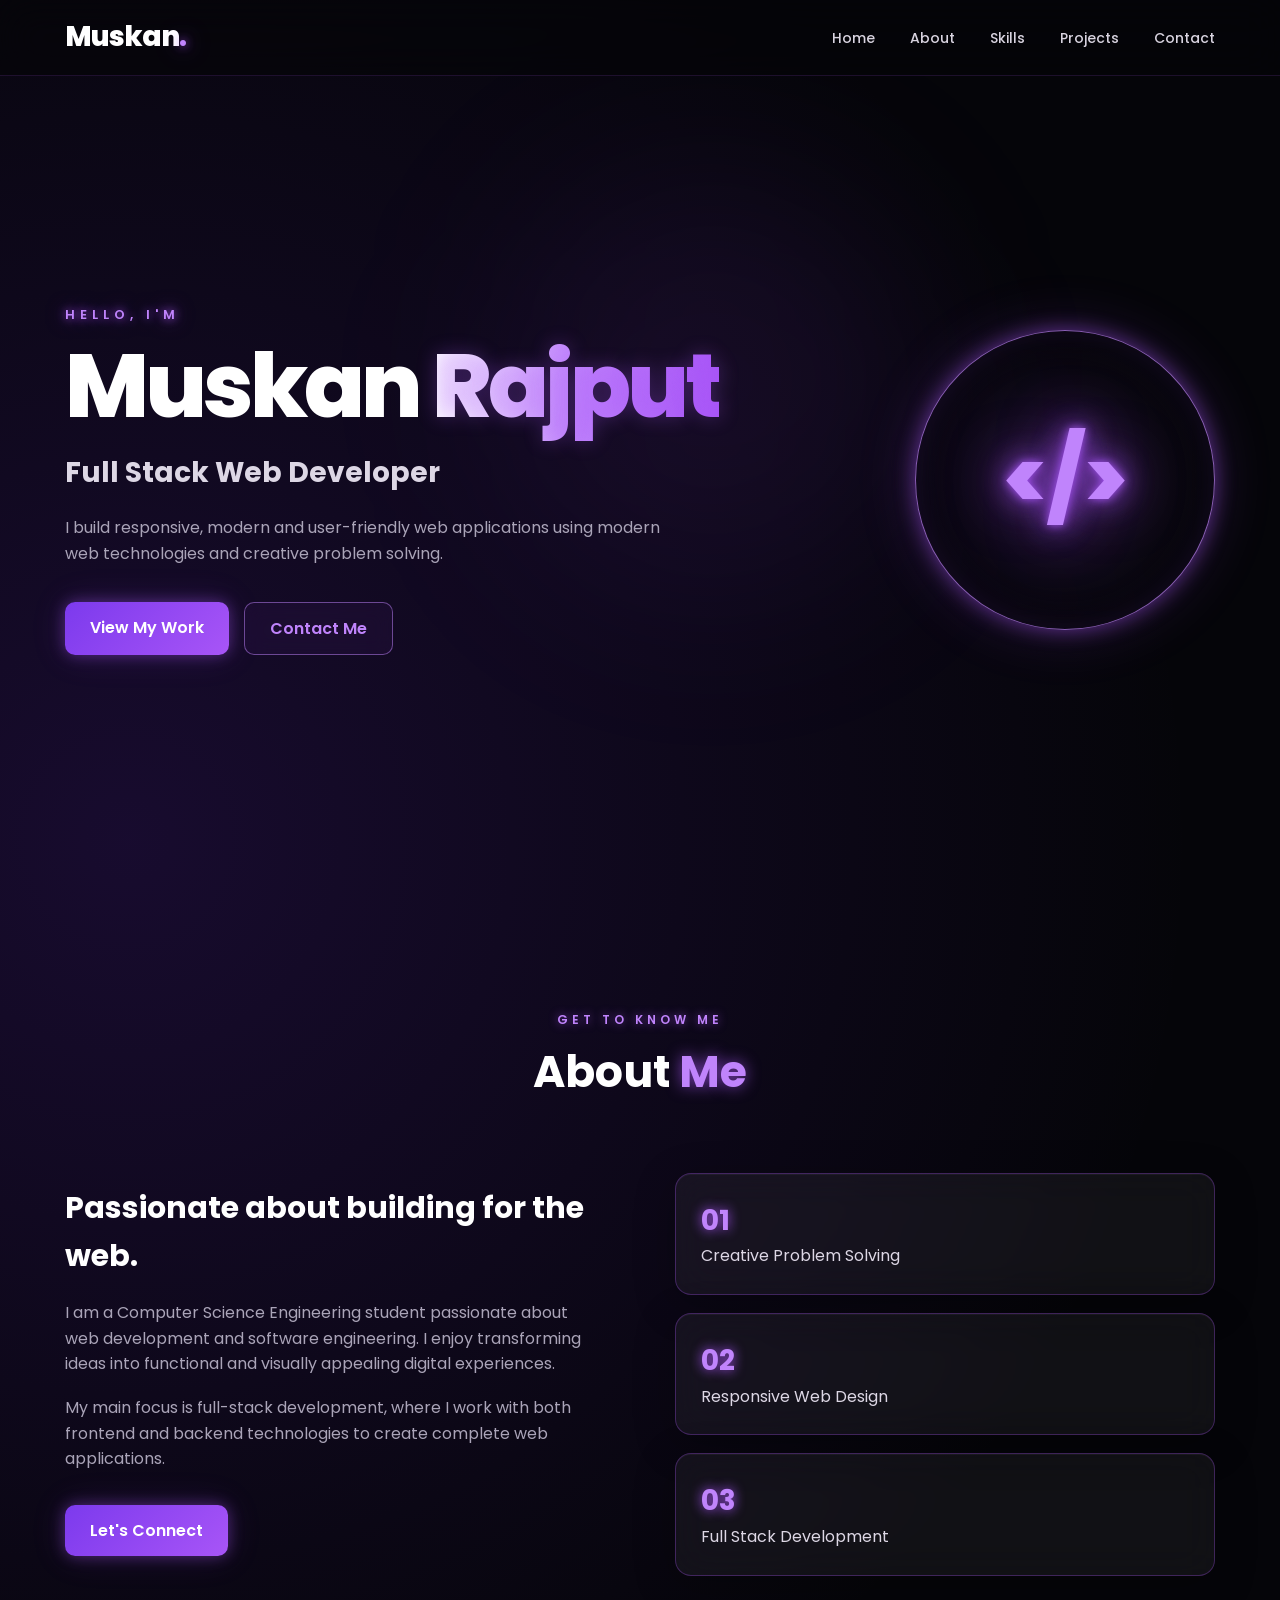
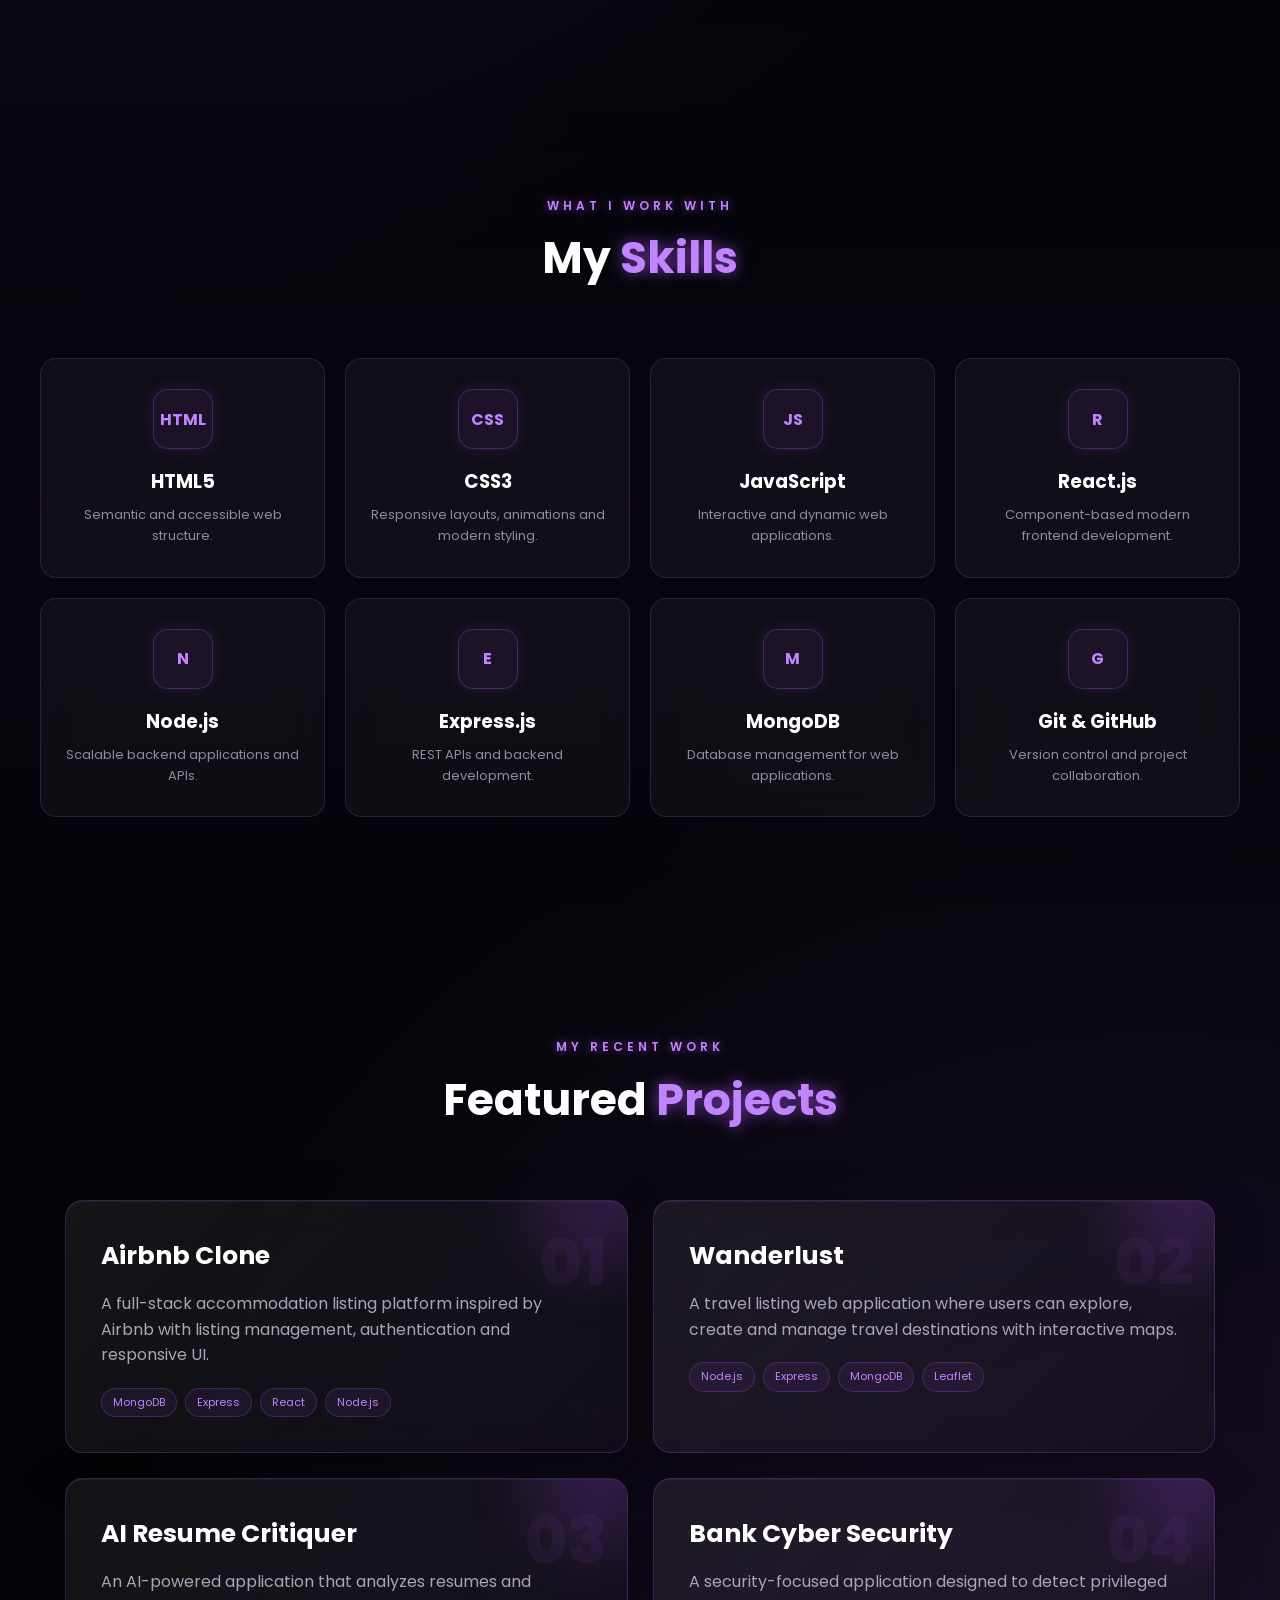
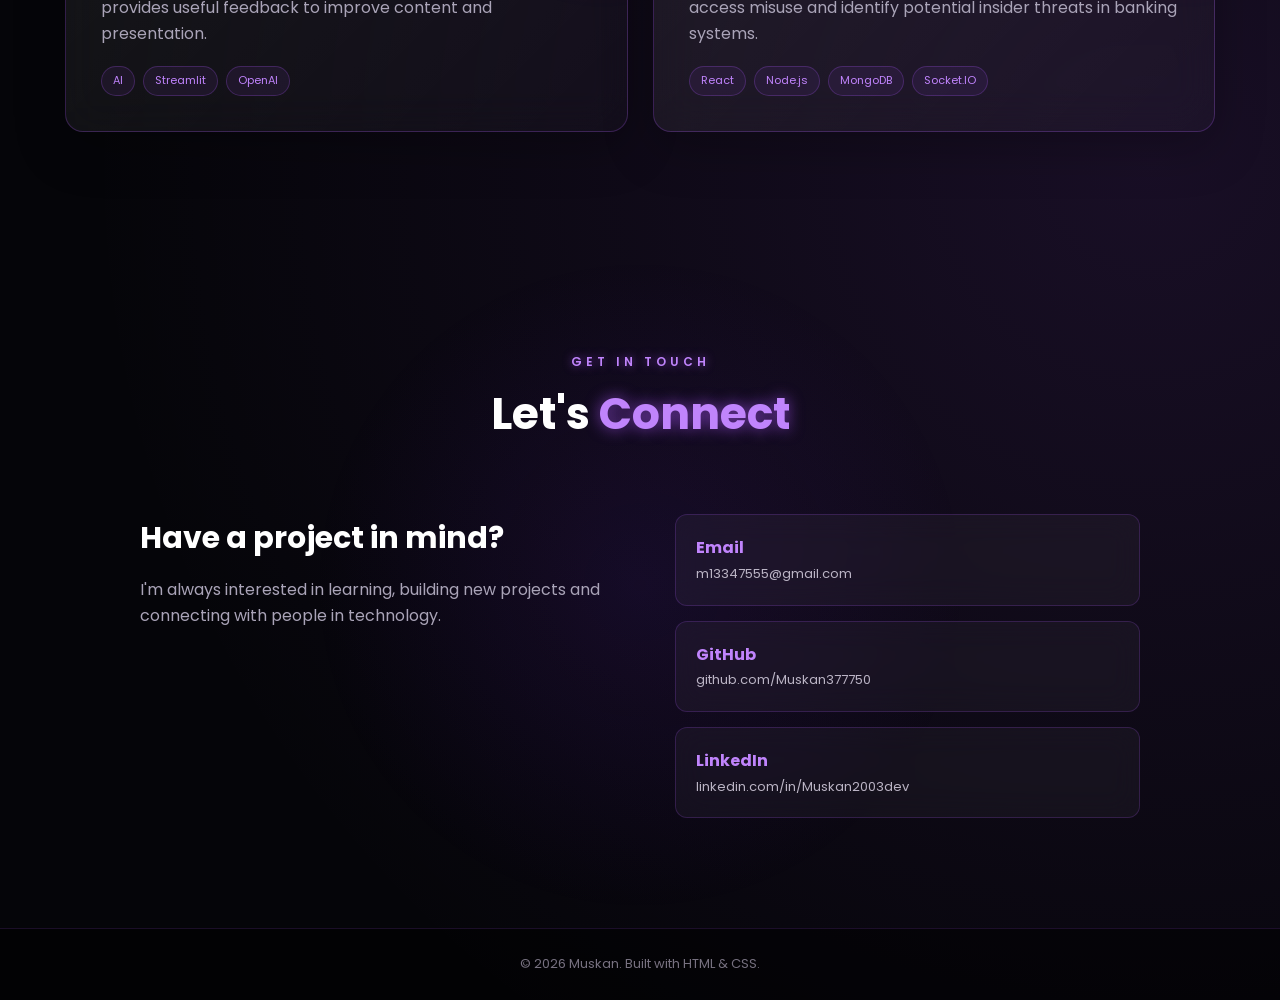
==== Level_1/PortFolio/index.html @ 2f00705c "Added readme file" ====
<!DOCTYPE html>
<html lang="en">
<head>
    <meta charset="UTF-8">
    <meta name="viewport" content="width=device-width, initial-scale=1.0">

    <title>Muskan | Full Stack Developer</title>

    <!-- Google Font -->
    <link rel="preconnect" href="https://fonts.googleapis.com">
    <link rel="preconnect" href="https://fonts.gstatic.com" crossorigin>
    <link href="https://fonts.googleapis.com/css2?family=Poppins:wght@300;400;500;600;700;800&display=swap" rel="stylesheet">

    <!-- CSS -->
    <link rel="stylesheet" href="style.css">
</head>

<body>

    <!-- ================= NAVBAR ================= -->

    <header>
        <nav class="navbar">

            <div class="logo">
                Muskan<span>.</span>
            </div>

            <ul class="nav-links">
                <li><a href="#home">Home</a></li>
                <li><a href="#about">About</a></li>
                <li><a href="#skills">Skills</a></li>
                <li><a href="#projects">Projects</a></li>
                <li><a href="#contact">Contact</a></li>
            </ul>

        </nav>
    </header>


    <!-- ================= HERO ================= -->

    <section id="home" class="hero">

        <div class="hero-content">

            <p class="small-heading">HELLO, I'M</p>

            <h1>Muskan <span>Rajput</span></h1>

            <h2>Full Stack Web Developer</h2>

            <p class="hero-description">
                I build responsive, modern and user-friendly web applications
                using modern web technologies and creative problem solving.
            </p>

            <div class="hero-buttons">
                <a href="#projects" class="btn primary-btn">
                    View My Work
                </a>

                <a href="#contact" class="btn secondary-btn">
                    Contact Me
                </a>
            </div>

        </div>

        <div class="hero-image">
            <div class="circle">
                <span>&lt;/&gt;</span>
            </div>
        </div>

    </section>


    <!-- ================= ABOUT ================= -->

    <section id="about" class="section">

        <div class="section-title">
            <p>GET TO KNOW ME</p>
            <h2>About <span>Me</span></h2>
        </div>

        <div class="about-container">

            <div class="about-text">

                <h3>Passionate about building for the web.</h3>

                <p>
                    I am a Computer Science Engineering student passionate
                    about web development and software engineering. I enjoy
                    transforming ideas into functional and visually appealing
                    digital experiences.
                </p>

                <p>
                    My main focus is full-stack development, where I work with
                    both frontend and backend technologies to create complete
                    web applications.
                </p>

                <a href="#contact" class="btn primary-btn">
                    Let's Connect
                </a>

            </div>

            <div class="about-card">

                <div class="info-box">
                    <h4>01</h4>
                    <p>Creative Problem Solving</p>
                </div>

                <div class="info-box">
                    <h4>02</h4>
                    <p>Responsive Web Design</p>
                </div>

                <div class="info-box">
                    <h4>03</h4>
                    <p>Full Stack Development</p>
                </div>

            </div>

        </div>

    </section>


    <!-- ================= SKILLS ================= -->

    <section id="skills" class="section skills-section">

        <div class="section-title">
            <p>WHAT I WORK WITH</p>
            <h2>My <span>Skills</span></h2>
        </div>

        <div class="skills-container">

            <div class="skill-card">
                <div class="skill-icon">HTML</div>
                <h3>HTML5</h3>
                <p>Semantic and accessible web structure.</p>
            </div>

            <div class="skill-card">
                <div class="skill-icon">CSS</div>
                <h3>CSS3</h3>
                <p>Responsive layouts, animations and modern styling.</p>
            </div>

            <div class="skill-card">
                <div class="skill-icon">JS</div>
                <h3>JavaScript</h3>
                <p>Interactive and dynamic web applications.</p>
            </div>

            <div class="skill-card">
                <div class="skill-icon">R</div>
                <h3>React.js</h3>
                <p>Component-based modern frontend development.</p>
            </div>

            <div class="skill-card">
                <div class="skill-icon">N</div>
                <h3>Node.js</h3>
                <p>Scalable backend applications and APIs.</p>
            </div>

            <div class="skill-card">
                <div class="skill-icon">E</div>
                <h3>Express.js</h3>
                <p>REST APIs and backend development.</p>
            </div>

            <div class="skill-card">
                <div class="skill-icon">M</div>
                <h3>MongoDB</h3>
                <p>Database management for web applications.</p>
            </div>

            <div class="skill-card">
                <div class="skill-icon">G</div>
                <h3>Git & GitHub</h3>
                <p>Version control and project collaboration.</p>
            </div>

        </div>

    </section>


    <!-- ================= PROJECTS ================= -->

    <section id="projects" class="section">

        <div class="section-title">
            <p>MY RECENT WORK</p>
            <h2>Featured <span>Projects</span></h2>
        </div>

        <div class="projects-container">

            <!-- Project 1 -->

            <div class="project-card">

                <div class="project-number">01</div>

                <div class="project-content">

                    <h3>Airbnb Clone</h3>

                    <p>
                        A full-stack accommodation listing platform inspired
                        by Airbnb with listing management, authentication
                        and responsive UI.
                    </p>

                    <div class="project-tags">
                        <span>MongoDB</span>
                        <span>Express</span>
                        <span>React</span>
                        <span>Node.js</span>
                    </div>

                </div>

            </div>


            <!-- Project 2 -->

            <div class="project-card">

                <div class="project-number">02</div>

                <div class="project-content">

                    <h3>Wanderlust</h3>

                    <p>
                        A travel listing web application where users can
                        explore, create and manage travel destinations with
                        interactive maps.
                    </p>

                    <div class="project-tags">
                        <span>Node.js</span>
                        <span>Express</span>
                        <span>MongoDB</span>
                        <span>Leaflet</span>
                    </div>

                </div>

            </div>


            <!-- Project 3 -->

            <div class="project-card">

                <div class="project-number">03</div>

                <div class="project-content">

                    <h3>AI Resume Critiquer</h3>

                    <p>
                        An AI-powered application that analyzes resumes and
                        provides useful feedback to improve content and
                        presentation.
                    </p>

                    <div class="project-tags">
                        <span>AI</span>
                        <span>Streamlit</span>
                        <span>OpenAI</span>
                    </div>

                </div>

            </div>


            <!-- Project 4 -->

            <div class="project-card">

                <div class="project-number">04</div>

                <div class="project-content">

                    <h3>Bank Cyber Security</h3>

                    <p>
                        A security-focused application designed to detect
                        privileged access misuse and identify potential
                        insider threats in banking systems.
                    </p>

                    <div class="project-tags">
                        <span>React</span>
                        <span>Node.js</span>
                        <span>MongoDB</span>
                        <span>Socket.IO</span>
                    </div>

                </div>

            </div>

        </div>

    </section>


    <!-- ================= CONTACT ================= -->

    <section id="contact" class="section contact-section">

        <div class="section-title">
            <p>GET IN TOUCH</p>
            <h2>Let's <span>Connect</span></h2>
        </div>

        <div class="contact-container">

            <div class="contact-text">

                <h3>Have a project in mind?</h3>

                <p>
                    I'm always interested in learning, building new projects
                    and connecting with people in technology.
                </p>

            </div>

            <div class="contact-info">

                <div class="contact-item">
                    <h4>Email</h4>
                    <p>m13347555@gmail.com</p>
                </div>

                <div class="contact-item">
                    <h4>GitHub</h4>
                    <p>github.com/Muskan377750</p>
                </div>

                <div class="contact-item">
                    <h4>LinkedIn</h4>
                    <p>linkedin.com/in/Muskan2003dev</p>
                </div>

            </div>

        </div>

    </section>


    <!-- ================= FOOTER ================= -->

    <footer>

        <p>
            © 2026 Muskan. Built with HTML & CSS.
        </p>

    </footer>

</body>
</html>
---- Level_1/PortFolio/style.css ----
/* =========================================
   RESET & GLOBAL
========================================= */

* {
    margin: 0;
    padding: 0;
    box-sizing: border-box;
    scroll-behavior: smooth;
}

:root {
    --black: #050509;
    --dark: #0b0712;
    --purple: #a855f7;
    --purple-light: #c084fc;
    --purple-dark: #6d28d9;
    --text: #ffffff;
    --muted: #aaa4b8;
    --glass: rgba(255, 255, 255, 0.05);
    --border: rgba(168, 85, 247, 0.3);
}

body {
    font-family: "Poppins", sans-serif;
    background:
        radial-gradient(
            circle at 10% 20%,
            rgba(109, 40, 217, 0.18),
            transparent 30%
        ),
        radial-gradient(
            circle at 90% 80%,
            rgba(168, 85, 247, 0.12),
            transparent 30%
        ),
        var(--black);

    color: var(--text);
    line-height: 1.6;
    overflow-x: hidden;
}

body::before {
    content: "";
    position: fixed;
    width: 400px;
    height: 400px;
    top: 20%;
    left: 40%;

    background: rgba(168, 85, 247, 0.08);

    filter: blur(100px);
    border-radius: 50%;

    pointer-events: none;
    z-index: -1;
}

a {
    text-decoration: none;
    color: inherit;
}

section {
    scroll-margin-top: 90px;
}


/* =========================================
   NAVBAR
========================================= */

header {
    position: fixed;
    top: 0;
    left: 0;

    width: 100%;

    z-index: 1000;

    background: rgba(5, 5, 9, 0.65);

    backdrop-filter: blur(20px);
    -webkit-backdrop-filter: blur(20px);

    border-bottom: 1px solid rgba(168, 85, 247, 0.15);
}

.navbar {
    max-width: 1200px;
    height: 75px;

    margin: auto;
    padding: 0 25px;

    display: flex;
    align-items: center;
    justify-content: space-between;
}

.logo {
    font-size: 28px;
    font-weight: 800;

    letter-spacing: -1px;
}

.logo span {
    color: var(--purple-light);

    text-shadow:
        0 0 10px var(--purple),
        0 0 25px var(--purple);
}

.nav-links {
    display: flex;
    gap: 35px;

    list-style: none;
}

.nav-links a {
    position: relative;

    color: #d8d3df;

    font-size: 14px;
    font-weight: 500;

    transition: 0.3s;
}

.nav-links a::after {
    content: "";

    position: absolute;

    left: 0;
    bottom: -8px;

    width: 0;
    height: 2px;

    background: var(--purple-light);

    box-shadow:
        0 0 8px var(--purple),
        0 0 15px var(--purple);

    transition: 0.3s;
}

.nav-links a:hover {
    color: #ffffff;

    text-shadow:
        0 0 10px var(--purple-light);
}

.nav-links a:hover::after {
    width: 100%;
}


/* =========================================
   HERO
========================================= */

.hero {
    min-height: 100vh;

    max-width: 1200px;
    margin: auto;

    padding: 130px 25px 70px;

    display: flex;
    align-items: center;
    justify-content: space-between;

    gap: 60px;
}

.hero-content {
    max-width: 680px;

    animation: heroIn 1s ease;
}

.small-heading {
    color: var(--purple-light);

    font-size: 13px;
    font-weight: 600;

    letter-spacing: 5px;

    margin-bottom: 15px;

    text-shadow:
        0 0 10px var(--purple),
        0 0 20px rgba(168, 85, 247, 0.6);
}

.hero h1 {
    font-size: clamp(55px, 8vw, 90px);

    line-height: 1;

    font-weight: 800;

    letter-spacing: -4px;
}

.hero h1 span {
    color: transparent;

    background: linear-gradient(
        90deg,
        #ffffff,
        #c084fc,
        #a855f7
    );

    background-clip: text;
    -webkit-background-clip: text;

    text-shadow:
        0 0 20px rgba(168, 85, 247, 0.3);
}

.hero h2 {
    margin-top: 20px;

    font-size: 28px;

    color: #ddd7e5;
}

.hero-description {
    max-width: 600px;

    margin-top: 20px;

    color: var(--muted);

    font-size: 16px;
}


/* =========================================
   BUTTONS
========================================= */

.hero-buttons {
    margin-top: 35px;

    display: flex;
    gap: 15px;
}

.btn {
    position: relative;

    display: inline-block;

    padding: 13px 25px;

    border-radius: 10px;

    font-weight: 600;

    overflow: hidden;

    transition: 0.35s;
}

.primary-btn {
    color: white;

    background: linear-gradient(
        135deg,
        #7c3aed,
        #a855f7
    );

    box-shadow:
        0 0 15px rgba(168, 85, 247, 0.4),
        0 0 35px rgba(168, 85, 247, 0.15);
}

.primary-btn:hover {
    transform: translateY(-4px) scale(1.02);

    box-shadow:
        0 0 20px rgba(168, 85, 247, 0.7),
        0 0 50px rgba(168, 85, 247, 0.35);
}

.secondary-btn {
    color: var(--purple-light);

    background: rgba(168, 85, 247, 0.05);

    border: 1px solid rgba(192, 132, 252, 0.5);

    backdrop-filter: blur(10px);
}

.secondary-btn:hover {
    color: white;

    background: rgba(168, 85, 247, 0.15);

    border-color: var(--purple-light);

    box-shadow:
        0 0 20px rgba(168, 85, 247, 0.3);
}


/* =========================================
   HERO CIRCLE
========================================= */

.hero-image {
    animation: floating 4s ease-in-out infinite;
}

.circle {
    width: 300px;
    height: 300px;

    border-radius: 50%;

    display: flex;
    align-items: center;
    justify-content: center;

    background:
        radial-gradient(
            circle,
            rgba(168, 85, 247, 0.18),
            rgba(5, 5, 9, 0.4) 65%
        );

    border: 1px solid rgba(192, 132, 252, 0.7);

    box-shadow:
        0 0 20px rgba(168, 85, 247, 0.5),
        0 0 60px rgba(168, 85, 247, 0.2),
        inset 0 0 40px rgba(168, 85, 247, 0.12);

    backdrop-filter: blur(15px);
}

.circle span {
    font-size: 85px;

    font-weight: 800;

    color: var(--purple-light);

    text-shadow:
        0 0 10px var(--purple),
        0 0 30px var(--purple),
        0 0 60px rgba(168, 85, 247, 0.7);
}


/* =========================================
   SECTIONS
========================================= */

.section {
    max-width: 1200px;

    margin: auto;

    padding: 110px 25px;
}

.section-title {
    text-align: center;

    margin-bottom: 65px;
}

.section-title p {
    color: var(--purple-light);

    font-size: 12px;

    letter-spacing: 4px;

    font-weight: 600;

    text-shadow:
        0 0 10px rgba(168, 85, 247, 0.7);
}

.section-title h2 {
    margin-top: 8px;

    font-size: 44px;

    font-weight: 700;
}

.section-title h2 span {
    color: var(--purple-light);

    text-shadow:
        0 0 15px rgba(168, 85, 247, 0.7);
}


/* =========================================
   ABOUT
========================================= */

.about-container {
    display: grid;

    grid-template-columns: 1fr 1fr;

    gap: 70px;

    align-items: center;
}

.about-text h3 {
    font-size: 30px;

    margin-bottom: 20px;
}

.about-text p {
    color: var(--muted);

    margin-bottom: 18px;
}

.about-text .btn {
    margin-top: 15px;
}

.about-card {
    display: grid;

    gap: 18px;
}

.info-box {
    padding: 25px;

    background: var(--glass);

    border: 1px solid var(--border);

    border-radius: 16px;

    backdrop-filter: blur(18px);
    -webkit-backdrop-filter: blur(18px);

    box-shadow:
        inset 0 1px 1px rgba(255, 255, 255, 0.05),
        0 10px 40px rgba(0, 0, 0, 0.25);

    transition: 0.35s;
}

.info-box:hover {
    transform: translateX(8px);

    border-color: rgba(192, 132, 252, 0.7);

    box-shadow:
        0 0 20px rgba(168, 85, 247, 0.2);
}

.info-box h4 {
    color: var(--purple-light);

    font-size: 28px;

    text-shadow:
        0 0 12px var(--purple);
}

.info-box p {
    margin: 0;

    color: #ddd7e5;
}


/* =========================================
   SKILLS
========================================= */

.skills-section {
    max-width: none;

    background:
        linear-gradient(
            180deg,
            transparent,
            rgba(109, 40, 217, 0.04),
            transparent
        );
}

.skills-container {
    max-width: 1200px;

    margin: auto;

    display: grid;

    grid-template-columns: repeat(4, 1fr);

    gap: 20px;
}

.skill-card {
    padding: 30px 20px;

    text-align: center;

    background: rgba(255, 255, 255, 0.04);

    border: 1px solid rgba(168, 85, 247, 0.2);

    border-radius: 16px;

    backdrop-filter: blur(20px);
    -webkit-backdrop-filter: blur(20px);

    transition: 0.35s;
}

.skill-card:hover {
    transform: translateY(-10px);

    border-color: var(--purple-light);

    background: rgba(168, 85, 247, 0.08);

    box-shadow:
        0 0 25px rgba(168, 85, 247, 0.2),
        inset 0 0 20px rgba(168, 85, 247, 0.05);
}

.skill-icon {
    width: 60px;
    height: 60px;

    margin: 0 auto 18px;

    display: flex;
    align-items: center;
    justify-content: center;

    border-radius: 15px;

    color: var(--purple-light);

    background: rgba(168, 85, 247, 0.08);

    border: 1px solid rgba(168, 85, 247, 0.3);

    box-shadow:
        0 0 15px rgba(168, 85, 247, 0.15);

    font-weight: 700;
}

.skill-card h3 {
    margin-bottom: 8px;
}

.skill-card p {
    color: #918b9e;

    font-size: 13px;
}


/* =========================================
   PROJECTS
========================================= */

.projects-container {
    display: grid;

    grid-template-columns: repeat(2, 1fr);

    gap: 25px;
}

.project-card {
    position: relative;

    padding: 35px;

    min-height: 250px;

    overflow: hidden;

    background:
        linear-gradient(
            135deg,
            rgba(255, 255, 255, 0.07),
            rgba(255, 255, 255, 0.025)
        );

    border: 1px solid rgba(168, 85, 247, 0.25);

    border-radius: 18px;

    backdrop-filter: blur(20px);
    -webkit-backdrop-filter: blur(20px);

    box-shadow:
        inset 0 1px 1px rgba(255, 255, 255, 0.06),
        0 15px 50px rgba(0, 0, 0, 0.25);

    transition: 0.4s;
}

.project-card::before {
    content: "";

    position: absolute;

    width: 150px;
    height: 150px;

    top: -80px;
    right: -50px;

    border-radius: 50%;

    background: rgba(168, 85, 247, 0.18);

    filter: blur(30px);
}

.project-card:hover {
    transform: translateY(-10px);

    border-color: rgba(192, 132, 252, 0.7);

    box-shadow:
        0 0 25px rgba(168, 85, 247, 0.2),
        0 20px 60px rgba(0, 0, 0, 0.4);
}

.project-number {
    position: absolute;

    top: 10px;
    right: 20px;

    font-size: 65px;

    font-weight: 800;

    color: rgba(168, 85, 247, 0.07);
}

.project-content {
    position: relative;

    z-index: 1;
}

.project-content h3 {
    font-size: 25px;

    margin-bottom: 15px;

    color: #ffffff;
}

.project-content p {
    color: var(--muted);

    margin-bottom: 20px;
}

.project-tags {
    display: flex;

    flex-wrap: wrap;

    gap: 8px;
}

.project-tags span {
    padding: 5px 11px;

    font-size: 11px;

    border-radius: 20px;

    color: var(--purple-light);

    background: rgba(168, 85, 247, 0.08);

    border: 1px solid rgba(168, 85, 247, 0.25);
}


/* =========================================
   CONTACT
========================================= */

.contact-section {
    max-width: none;

    background:
        radial-gradient(
            circle at 50% 50%,
            rgba(109, 40, 217, 0.1),
            transparent 45%
        );
}

.contact-container {
    max-width: 1000px;

    margin: auto;

    display: grid;

    grid-template-columns: 1fr 1fr;

    gap: 70px;
}

.contact-text h3 {
    font-size: 30px;

    margin-bottom: 15px;
}

.contact-text p {
    color: var(--muted);
}

.contact-info {
    display: grid;

    gap: 15px;
}

.contact-item {
    padding: 20px;

    background: rgba(255, 255, 255, 0.04);

    border: 1px solid rgba(168, 85, 247, 0.2);

    border-radius: 12px;

    backdrop-filter: blur(15px);

    transition: 0.3s;
}

.contact-item:hover {
    border-color: var(--purple-light);

    transform: translateX(6px);

    box-shadow:
        0 0 20px rgba(168, 85, 247, 0.15);
}

.contact-item h4 {
    color: var(--purple-light);

    margin-bottom: 3px;
}

.contact-item p {
    color: #bbb4c5;

    font-size: 13px;
}


/* =========================================
   FOOTER
========================================= */

footer {
    padding: 25px;

    text-align: center;

    background: rgba(0, 0, 0, 0.5);

    border-top: 1px solid rgba(168, 85, 247, 0.15);

    color: #777180;

    font-size: 13px;
}


/* =========================================
   ANIMATIONS
========================================= */

@keyframes heroIn {

    from {
        opacity: 0;
        transform: translateX(-50px);
    }

    to {
        opacity: 1;
        transform: translateX(0);
    }
}

@keyframes floating {

    0% {
        transform: translateY(0);
    }

    50% {
        transform: translateY(-15px);
    }

    100% {
        transform: translateY(0);
    }
}


/* =========================================
   RESPONSIVE
========================================= */

@media (max-width: 900px) {

    .hero {
        flex-direction: column;

        text-align: center;

        padding-top: 130px;
    }

    .hero-buttons {
        justify-content: center;
    }

    .about-container,
    .contact-container {
        grid-template-columns: 1fr;
    }

    .skills-container {
        grid-template-columns: repeat(2, 1fr);
    }

    .hero-image {
        margin-top: 20px;
    }
}


@media (max-width: 650px) {

    .navbar {
        padding: 0 15px;
    }

    .nav-links {
        gap: 12px;
    }

    .nav-links a {
        font-size: 10px;
    }

    .logo {
        font-size: 21px;
    }

    .hero h1 {
        font-size: 50px;
        letter-spacing: -2px;
    }

    .hero h2 {
        font-size: 21px;
    }

    .circle {
        width: 220px;
        height: 220px;
    }

    .circle span {
        font-size: 65px;
    }

    .section-title h2 {
        font-size: 34px;
    }

    .skills-container,
    .projects-container {
        grid-template-columns: 1fr;
    }

    .hero-buttons {
        flex-direction: column;
    }

    .btn {
        text-align: center;
    }
}
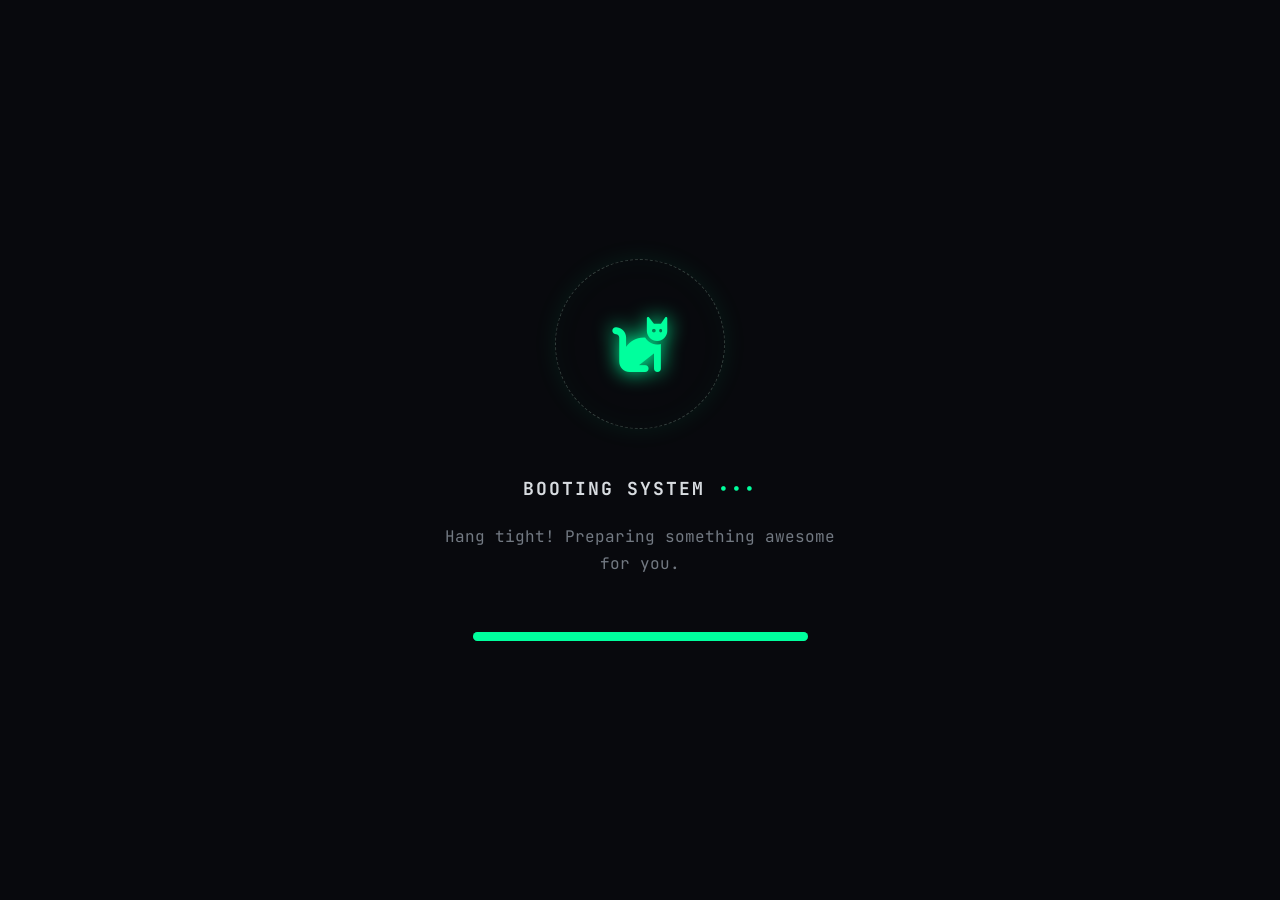
==== commit 6e8df9ab: "Changes added to portfolio" ====
--- a/Level_1/PortFolio/index.html
+++ b/Level_1/PortFolio/index.html
@@ -6,379 +6,669 @@
 
     <title>Muskan | Full Stack Developer</title>
 
+    <meta name="description"
+        content="Muskan - Full Stack Developer, MERN Stack Developer and Computer Science Engineering student.">
+
+    <link rel="stylesheet" href="style.css">
+
     <!-- Google Font -->
-    <link rel="preconnect" href="https://fonts.googleapis.com">
-    <link rel="preconnect" href="https://fonts.gstatic.com" crossorigin>
-    <link href="https://fonts.googleapis.com/css2?family=Poppins:wght@300;400;500;600;700;800&display=swap" rel="stylesheet">
-
-    <!-- CSS -->
-    <link rel="stylesheet" href="style.css">
+    <link
+        href="https://fonts.googleapis.com/css2?family=JetBrains+Mono:wght@400;500;600;700&display=swap"
+        rel="stylesheet">
+
+    <!-- Icons -->
+    <link
+        rel="stylesheet"
+        href="https://cdnjs.cloudflare.com/ajax/libs/font-awesome/6.5.2/css/all.min.css">
 </head>
 
 <body>
 
-    <!-- ================= NAVBAR ================= -->
-
-    <header>
-        <nav class="navbar">
-
-            <div class="logo">
-                Muskan<span>.</span>
-            </div>
-
-            <ul class="nav-links">
-                <li><a href="#home">Home</a></li>
-                <li><a href="#about">About</a></li>
-                <li><a href="#skills">Skills</a></li>
-                <li><a href="#projects">Projects</a></li>
-                <li><a href="#contact">Contact</a></li>
-            </ul>
-
-        </nav>
-    </header>
-
-
-    <!-- ================= HERO ================= -->
-
-    <section id="home" class="hero">
-
-        <div class="hero-content">
-
-            <p class="small-heading">HELLO, I'M</p>
-
-            <h1>Muskan <span>Rajput</span></h1>
-
-            <h2>Full Stack Web Developer</h2>
-
-            <p class="hero-description">
-                I build responsive, modern and user-friendly web applications
-                using modern web technologies and creative problem solving.
-            </p>
-
-            <div class="hero-buttons">
-                <a href="#projects" class="btn primary-btn">
-                    View My Work
-                </a>
-
-                <a href="#contact" class="btn secondary-btn">
-                    Contact Me
-                </a>
-            </div>
-
+<!-- ================= BOOT SCREEN ================= -->
+
+<div id="boot-screen">
+
+    <div class="boot-logo">
+        <i class="fa-solid fa-cat"></i>
+    </div>
+
+    <h2>BOOTING SYSTEM <span>•••</span></h2>
+
+    <p>
+        Hang tight! Preparing something awesome<br>
+        for you.
+    </p>
+
+    <div class="loader">
+        <div class="loader-bar"></div>
+    </div>
+
+</div>
+
+
+<!-- ================= MAIN WEBSITE ================= -->
+
+<div id="website">
+
+    <!-- NAVBAR -->
+
+    <nav class="navbar">
+
+        <div class="logo">
+            <span class="green">●</span> Muskan.dev
         </div>
 
-        <div class="hero-image">
-            <div class="circle">
-                <span>&lt;/&gt;</span>
-            </div>
+        <div class="nav-center">
+            <span>building projects with love</span>
         </div>
 
-    </section>
-
-
-    <!-- ================= ABOUT ================= -->
-
-    <section id="about" class="section">
-
-        <div class="section-title">
-            <p>GET TO KNOW ME</p>
-            <h2>About <span>Me</span></h2>
+        <div class="nav-right">
+            <span>
+                <i class="fa-solid fa-location-dot"></i>
+                Punjab, India
+            </span>
+
+            <span>
+                <i class="fa-regular fa-clock"></i>
+                <span id="clock"></span>
+            </span>
         </div>
 
-        <div class="about-container">
-
-            <div class="about-text">
-
-                <h3>Passionate about building for the web.</h3>
-
-                <p>
-                    I am a Computer Science Engineering student passionate
-                    about web development and software engineering. I enjoy
-                    transforming ideas into functional and visually appealing
-                    digital experiences.
-                </p>
-
-                <p>
-                    My main focus is full-stack development, where I work with
-                    both frontend and backend technologies to create complete
-                    web applications.
-                </p>
-
-                <a href="#contact" class="btn primary-btn">
-                    Let's Connect
-                </a>
-
-            </div>
-
-            <div class="about-card">
-
-                <div class="info-box">
-                    <h4>01</h4>
-                    <p>Creative Problem Solving</p>
-                </div>
-
-                <div class="info-box">
-                    <h4>02</h4>
-                    <p>Responsive Web Design</p>
-                </div>
-
-                <div class="info-box">
-                    <h4>03</h4>
-                    <p>Full Stack Development</p>
-                </div>
-
-            </div>
-
-        </div>
-
-    </section>
-
-
-    <!-- ================= SKILLS ================= -->
-
-    <section id="skills" class="section skills-section">
-
-        <div class="section-title">
-            <p>WHAT I WORK WITH</p>
-            <h2>My <span>Skills</span></h2>
-        </div>
-
-        <div class="skills-container">
-
-            <div class="skill-card">
-                <div class="skill-icon">HTML</div>
-                <h3>HTML5</h3>
-                <p>Semantic and accessible web structure.</p>
-            </div>
-
-            <div class="skill-card">
-                <div class="skill-icon">CSS</div>
-                <h3>CSS3</h3>
-                <p>Responsive layouts, animations and modern styling.</p>
-            </div>
-
-            <div class="skill-card">
-                <div class="skill-icon">JS</div>
-                <h3>JavaScript</h3>
-                <p>Interactive and dynamic web applications.</p>
-            </div>
-
-            <div class="skill-card">
-                <div class="skill-icon">R</div>
-                <h3>React.js</h3>
-                <p>Component-based modern frontend development.</p>
-            </div>
-
-            <div class="skill-card">
-                <div class="skill-icon">N</div>
-                <h3>Node.js</h3>
-                <p>Scalable backend applications and APIs.</p>
-            </div>
-
-            <div class="skill-card">
-                <div class="skill-icon">E</div>
-                <h3>Express.js</h3>
-                <p>REST APIs and backend development.</p>
-            </div>
-
-            <div class="skill-card">
-                <div class="skill-icon">M</div>
-                <h3>MongoDB</h3>
-                <p>Database management for web applications.</p>
-            </div>
-
-            <div class="skill-card">
-                <div class="skill-icon">G</div>
-                <h3>Git & GitHub</h3>
-                <p>Version control and project collaboration.</p>
-            </div>
-
-        </div>
-
-    </section>
-
-
-    <!-- ================= PROJECTS ================= -->
-
-    <section id="projects" class="section">
-
-        <div class="section-title">
-            <p>MY RECENT WORK</p>
-            <h2>Featured <span>Projects</span></h2>
-        </div>
-
-        <div class="projects-container">
-
-            <!-- Project 1 -->
-
-            <div class="project-card">
-
-                <div class="project-number">01</div>
+    </nav>
+
+
+    <main class="container">
+
+
+        <!-- ================= PROFILE ================= -->
+
+        <section class="profile terminal-box">
+
+            <div class="profile-top">
+
+                <img
+                    src="assets/profile.jpg"
+                    alt="Muskan"
+                    class="profile-image">
+
+                <div class="profile-info">
+
+                    <h1>
+                        Muskan
+                        <span class="verified">●</span>
+                    </h1>
+
+                    <p class="username">@muskan</p>
+
+                    <p class="bio">
+                        Hey! I'm a <strong>Full-Stack Developer</strong> and
+                        final-year Computer Science student focused on building
+                        scalable, responsive and production-ready web
+                        applications.
+                    </p>
+
+                    <p class="bio">
+                        I specialize in the <strong>MERN ecosystem</strong> —
+                        developing responsive interfaces with React,
+                        building robust REST APIs using Node.js and Express,
+                        and designing efficient MongoDB databases.
+                    </p>
+
+                    <p class="bio">
+                        Beyond the screen, I love solving problems,
+                        learning new technologies and connecting with
+                        people from the tech community.
+                    </p>
+
+                </div>
+
+            </div>
+
+
+            <!-- BUTTONS -->
+
+            <div class="profile-actions">
+
+                <a href="https://github.com/" target="_blank" class="action-btn">
+                    <i class="fa-brands fa-github"></i>
+                    GitHub
+                </a>
+
+                <a href="https://www.linkedin.com/" target="_blank" class="action-btn">
+                    <i class="fa-brands fa-linkedin"></i>
+                    LinkedIn
+                </a>
+
+                <a href="mailto:yourmail@gmail.com" class="action-btn">
+                    <i class="fa-solid fa-envelope"></i>
+                    Email
+                </a>
+
+                <a href="resume.pdf" target="_blank" class="action-btn">
+                    <i class="fa-solid fa-file"></i>
+                    Resume
+                </a>
+
+            </div>
+
+
+            <!-- STATUS -->
+
+            <div class="status-row">
+
+                <span>
+                    <b class="green">▣</b>
+                    Open to Work
+                </span>
+
+                <span>
+                    <b class="green">⌁</b>
+                    MERN Stack
+                </span>
+
+                <span>
+                    <b class="green">◆</b>
+                    Problem Solver
+                </span>
+
+                <span>
+                    <b class="green">⚡</b>
+                    Fast Learner
+                </span>
+
+            </div>
+
+        </section>
+
+
+        <!-- ================= SKILLS ================= -->
+
+        <section class="section">
+
+            <div class="section-title">
+                <span>[ My Skills ]</span>
+            </div>
+
+            <div class="skills terminal-box">
+
+                <span>⚛ React.js</span>
+                <span>🟢 JavaScript</span>
+                <span>🌐 HTML5</span>
+                <span>🎨 CSS3</span>
+                <span>📱 Responsive Design</span>
+                <span>🟩 Node.js</span>
+                <span>🚂 Express.js</span>
+                <span>🍃 MongoDB</span>
+                <span>🔗 REST APIs</span>
+                <span>🐙 Git</span>
+                <span>🐱 GitHub</span>
+                <span>⚡ C++</span>
+                <span>💻 C</span>
+            </div>
+
+        </section>
+
+
+        <!-- ================= GITHUB ================= -->
+
+        <section class="section">
+
+            <div class="section-title">
+                <span>[ GitHub Activity ]</span>
+            </div>
+
+            <div class="github-box terminal-box">
+
+                <div class="github-stats">
+
+                    <div class="stat">
+                        <strong>150+</strong>
+                        <small>Total Contributions</small>
+                        <small>Aug 2025 - Present</small>
+                    </div>
+
+                    <div class="stat current">
+
+                        <div class="github-circle">
+                            <i class="fa-brands fa-github"></i>
+                        </div>
+
+                        <strong>12</strong>
+
+                        <small>Current Streak</small>
+
+                    </div>
+
+                    <div class="stat">
+
+                        <strong>25</strong>
+                        <small>Longest Streak</small>
+                        <small>2025 - 2026</small>
+
+                    </div>
+
+                </div>
+
+                <div class="github-graph">
+
+                    <div class="graph-row">
+                        <span></span>
+                        <span></span>
+                        <span></span>
+                        <span class="active"></span>
+                        <span></span>
+                        <span class="active"></span>
+                        <span></span>
+                        <span class="active"></span>
+                        <span></span>
+                        <span></span>
+                        <span class="active"></span>
+                        <span></span>
+                        <span class="active"></span>
+                        <span></span>
+                        <span></span>
+                    </div>
+
+                    <div class="graph-row">
+                        <span class="active"></span>
+                        <span class="active"></span>
+                        <span></span>
+                        <span></span>
+                        <span class="active"></span>
+                        <span></span>
+                        <span class="active"></span>
+                        <span></span>
+                        <span class="active"></span>
+                        <span></span>
+                        <span></span>
+                        <span class="active"></span>
+                        <span></span>
+                        <span class="active"></span>
+                        <span></span>
+                    </div>
+
+                    <div class="graph-row">
+                        <span></span>
+                        <span class="active"></span>
+                        <span class="active"></span>
+                        <span></span>
+                        <span></span>
+                        <span class="active"></span>
+                        <span></span>
+                        <span class="active"></span>
+                        <span></span>
+                        <span class="active"></span>
+                        <span></span>
+                        <span></span>
+                        <span class="active"></span>
+                        <span></span>
+                        <span class="active"></span>
+                    </div>
+
+                </div>
+
+            </div>
+
+        </section>
+
+
+        <!-- ================= PROJECTS ================= -->
+
+        <section class="section">
+
+            <div class="section-title">
+                <span>[ My Projects ]</span>
+            </div>
+
+
+            <!-- PROJECT 1 -->
+
+            <div class="project terminal-box">
+
+                <img src="assets/project1.png" alt="Airbnb Clone">
 
                 <div class="project-content">
 
-                    <h3>Airbnb Clone</h3>
+                    <div class="project-heading">
+
+                        <h3>Airbnb Clone</h3>
+
+                        <div>
+                            <a href="#" class="mini-btn">
+                                <i class="fa-brands fa-github"></i>
+                            </a>
+
+                            <a href="#" class="mini-btn">
+                                <i class="fa-solid fa-arrow-up-right-from-square"></i>
+                            </a>
+                        </div>
+
+                    </div>
 
                     <p>
-                        A full-stack accommodation listing platform inspired
-                        by Airbnb with listing management, authentication
-                        and responsive UI.
+                        A full-stack Airbnb-inspired web application built
+                        using the MERN stack with authentication, listings,
+                        reviews and responsive UI.
                     </p>
 
-                    <div class="project-tags">
-                        <span>MongoDB</span>
-                        <span>Express</span>
+                    <div class="tags">
                         <span>React</span>
-                        <span>Node.js</span>
-                    </div>
-
-                </div>
-
-            </div>
-
-
-            <!-- Project 2 -->
-
-            <div class="project-card">
-
-                <div class="project-number">02</div>
-
-                <div class="project-content">
-
-                    <h3>Wanderlust</h3>
-
-                    <p>
-                        A travel listing web application where users can
-                        explore, create and manage travel destinations with
-                        interactive maps.
-                    </p>
-
-                    <div class="project-tags">
                         <span>Node.js</span>
                         <span>Express</span>
                         <span>MongoDB</span>
-                        <span>Leaflet</span>
-                    </div>
-
-                </div>
-
-            </div>
-
-
-            <!-- Project 3 -->
-
-            <div class="project-card">
-
-                <div class="project-number">03</div>
+                        <span>JWT</span>
+                    </div>
+
+                </div>
+
+            </div>
+
+
+            <!-- PROJECT 2 -->
+
+            <div class="project terminal-box">
+
+                <img src="assets/project2.png" alt="AI Resume Critiquer">
 
                 <div class="project-content">
 
-                    <h3>AI Resume Critiquer</h3>
+                    <div class="project-heading">
+
+                        <h3>AI Resume Critiquer</h3>
+
+                        <div>
+                            <a href="#" class="mini-btn">
+                                <i class="fa-brands fa-github"></i>
+                            </a>
+
+                            <a href="#" class="mini-btn">
+                                <i class="fa-solid fa-arrow-up-right-from-square"></i>
+                            </a>
+                        </div>
+
+                    </div>
 
                     <p>
-                        An AI-powered application that analyzes resumes and
-                        provides useful feedback to improve content and
-                        presentation.
+                        AI-powered resume analysis application that provides
+                        feedback and improvement suggestions for job seekers.
                     </p>
 
-                    <div class="project-tags">
-                        <span>AI</span>
+                    <div class="tags">
                         <span>Streamlit</span>
                         <span>OpenAI</span>
-                    </div>
-
-                </div>
-
-            </div>
-
-
-            <!-- Project 4 -->
-
-            <div class="project-card">
-
-                <div class="project-number">04</div>
+                        <span>Python</span>
+                        <span>AI</span>
+                    </div>
+
+                </div>
+
+            </div>
+
+
+            <!-- PROJECT 3 -->
+
+            <div class="project terminal-box">
+
+                <img src="assets/project3.png" alt="Wanderlust">
 
                 <div class="project-content">
 
-                    <h3>Bank Cyber Security</h3>
+                    <div class="project-heading">
+
+                        <h3>Wanderlust</h3>
+
+                        <div>
+                            <a href="#" class="mini-btn">
+                                <i class="fa-brands fa-github"></i>
+                            </a>
+
+                            <a href="#" class="mini-btn">
+                                <i class="fa-solid fa-arrow-up-right-from-square"></i>
+                            </a>
+                        </div>
+
+                    </div>
 
                     <p>
-                        A security-focused application designed to detect
-                        privileged access misuse and identify potential
-                        insider threats in banking systems.
+                        A travel listing platform where users can explore,
+                        create and manage travel destinations with maps,
+                        categories and authentication.
                     </p>
 
-                    <div class="project-tags">
+                    <div class="tags">
+                        <span>Node.js</span>
+                        <span>Express</span>
+                        <span>MongoDB</span>
+                        <span>EJS</span>
+                        <span>Leaflet</span>
+                    </div>
+
+                </div>
+
+            </div>
+
+
+            <!-- PROJECT 4 -->
+
+            <div class="project terminal-box">
+
+                <img src="assets/project4.png" alt="Security Dashboard">
+
+                <div class="project-content">
+
+                    <div class="project-heading">
+
+                        <h3>Security Dashboard</h3>
+
+                        <div>
+                            <a href="#" class="mini-btn">
+                                <i class="fa-brands fa-github"></i>
+                            </a>
+
+                            <a href="#" class="mini-btn">
+                                <i class="fa-solid fa-arrow-up-right-from-square"></i>
+                            </a>
+                        </div>
+
+                    </div>
+
+                    <p>
+                        A banking security dashboard for monitoring
+                        privileged access, suspicious activities, audit logs
+                        and security alerts in real time.
+                    </p>
+
+                    <div class="tags">
                         <span>React</span>
                         <span>Node.js</span>
-                        <span>MongoDB</span>
+                        <span>Express</span>
                         <span>Socket.IO</span>
-                    </div>
-
-                </div>
-
-            </div>
-
-        </div>
-
-    </section>
-
-
-    <!-- ================= CONTACT ================= -->
-
-    <section id="contact" class="section contact-section">
-
-        <div class="section-title">
-            <p>GET IN TOUCH</p>
-            <h2>Let's <span>Connect</span></h2>
-        </div>
-
-        <div class="contact-container">
-
-            <div class="contact-text">
-
-                <h3>Have a project in mind?</h3>
+                        <span>JWT</span>
+                    </div>
+
+                </div>
+
+            </div>
+
+
+            <div class="more-projects">
+                <a href="https://github.com/" target="_blank">
+                    More Projects →
+                </a>
+            </div>
+
+        </section>
+
+
+        <!-- ================= ACHIEVEMENTS ================= -->
+
+        <section class="section">
+
+            <div class="section-title">
+                <span>[ Achievements ]</span>
+            </div>
+
+            <div class="achievements terminal-box">
+
+                <div class="achievement">
+
+                    <div class="achievement-icon green-icon">
+                        <i class="fa-solid fa-award"></i>
+                    </div>
+
+                    <div>
+                        <h3>Placement Coordinator</h3>
+                        <p>Rayat Bahra Professional University</p>
+                    </div>
+
+                    <span>2025 - Present</span>
+
+                </div>
+
+
+                <div class="achievement">
+
+                    <div class="achievement-icon">
+                        <i class="fa-solid fa-medal"></i>
+                    </div>
+
+                    <div>
+                        <h3>2nd Runner Up — Cognizance 2026</h3>
+                        <p>Inter-college technical competition</p>
+                    </div>
+
+                    <span>2026</span>
+
+                </div>
+
+
+                <div class="achievement">
+
+                    <div class="achievement-icon">
+                        <i class="fa-solid fa-trophy"></i>
+                    </div>
+
+                    <div>
+                        <h3>Hackathon Participant</h3>
+                        <p>FinSparks / KAVACH Enterprise</p>
+                    </div>
+
+                    <span>2026</span>
+
+                </div>
+
+
+                <div class="achievement">
+
+                    <div class="achievement-icon">
+                        <i class="fa-solid fa-code"></i>
+                    </div>
+
+                    <div>
+                        <h3>5★ C & 3★ C++ — HackerRank</h3>
+                        <p>Problem Solving & Programming</p>
+                    </div>
+
+                    <span>2026</span>
+
+                </div>
+
+            </div>
+
+        </section>
+
+
+        <!-- ================= PHILOSOPHY ================= -->
+
+        <section class="section">
+
+            <div class="section-title">
+                <span>[ personal_philosophy ]</span>
+            </div>
+
+            <div class="quote terminal-box">
+
+                <span class="quote-symbol">~</span>
 
                 <p>
-                    I'm always interested in learning, building new projects
-                    and connecting with people in technology.
+                    I may be hard on myself, my smile proudly,
+                    and my determination quietly.
+                    That's how I turn dreams into reality.
                 </p>
 
-            </div>
-
-            <div class="contact-info">
-
-                <div class="contact-item">
-                    <h4>Email</h4>
-                    <p>m13347555@gmail.com</p>
-                </div>
-
-                <div class="contact-item">
-                    <h4>GitHub</h4>
-                    <p>github.com/Muskan377750</p>
-                </div>
-
-                <div class="contact-item">
-                    <h4>LinkedIn</h4>
-                    <p>linkedin.com/in/Muskan2003dev</p>
-                </div>
-
-            </div>
-
-        </div>
-
-    </section>
-
-
-    <!-- ================= FOOTER ================= -->
-
-    <footer>
-
-        <p>
-            © 2026 Muskan. Built with HTML & CSS.
-        </p>
-
-    </footer>
+                <strong>— MUSKAN</strong>
+
+            </div>
+
+        </section>
+
+
+        <!-- ================= CONTACT ================= -->
+
+        <section class="connect terminal-box">
+
+            <h2>
+                <span class="green">●</span>
+                Let's Connect
+            </h2>
+
+            <p>
+                Feel free to reach out through any of these platforms.
+                I'm always open to discussing new projects,
+                creative ideas, or opportunities.
+            </p>
+
+            <div class="socials">
+
+                <a href="#" target="_blank">
+                    <i class="fa-brands fa-twitter"></i>
+                    Twitter
+                </a>
+
+                <a href="https://github.com/" target="_blank">
+                    <i class="fa-brands fa-github"></i>
+                    GitHub
+                </a>
+
+                <a href="https://linkedin.com/" target="_blank">
+                    <i class="fa-brands fa-linkedin"></i>
+                    LinkedIn
+                </a>
+
+                <a href="mailto:yourmail@gmail.com">
+                    <i class="fa-solid fa-envelope"></i>
+                    Email
+                </a>
+
+            </div>
+
+        </section>
+
+
+        <!-- ================= FOOTER ================= -->
+
+        <footer>
+
+            <p>
+                <span class="green">›</span>
+                Still debugging, still growing.
+            </p>
+
+            <small>
+                Designed & built with ♥ by Muskan
+            </small>
+
+            <small>
+                © 2026 All rights reserved.
+            </small>
+
+        </footer>
+
+    </main>
+
+</div>
+
+<script src="script.js"></script>
 
 </body>
 </html>
--- a/Level_1/PortFolio/style.css
+++ b/Level_1/PortFolio/style.css
@@ -1,936 +1,775 @@
-/* =========================================
-   RESET & GLOBAL
-========================================= */
+/* ================= GLOBAL ================= */
 
 * {
     margin: 0;
     padding: 0;
     box-sizing: border-box;
+}
+
+:root {
+    --bg: #08090d;
+    --panel: #0b0e12;
+    --border: #273035;
+    --text: #d8dce0;
+    --muted: #737b83;
+    --green: #00ff9d;
+    --green-dark: #00c982;
+}
+
+html {
     scroll-behavior: smooth;
 }
 
-:root {
-    --black: #050509;
-    --dark: #0b0712;
-    --purple: #a855f7;
-    --purple-light: #c084fc;
-    --purple-dark: #6d28d9;
-    --text: #ffffff;
-    --muted: #aaa4b8;
-    --glass: rgba(255, 255, 255, 0.05);
-    --border: rgba(168, 85, 247, 0.3);
-}
-
 body {
-    font-family: "Poppins", sans-serif;
-    background:
-        radial-gradient(
-            circle at 10% 20%,
-            rgba(109, 40, 217, 0.18),
-            transparent 30%
-        ),
-        radial-gradient(
-            circle at 90% 80%,
-            rgba(168, 85, 247, 0.12),
-            transparent 30%
-        ),
-        var(--black);
-
+    background: var(--bg);
     color: var(--text);
-    line-height: 1.6;
-    overflow-x: hidden;
-}
-
-body::before {
-    content: "";
+    font-family: "JetBrains Mono", monospace;
+    font-size: 13px;
+    line-height: 1.7;
+}
+
+
+/* ================= BOOT SCREEN ================= */
+
+#boot-screen {
     position: fixed;
-    width: 400px;
-    height: 400px;
-    top: 20%;
-    left: 40%;
-
-    background: rgba(168, 85, 247, 0.08);
-
-    filter: blur(100px);
+    inset: 0;
+    z-index: 9999;
+
+    background: #08090d;
+
+    display: flex;
+    flex-direction: column;
+    justify-content: center;
+    align-items: center;
+
+    transition: opacity 0.7s ease;
+}
+
+.boot-logo {
+    width: 170px;
+    height: 170px;
+
+    border: 1px dashed #34413e;
     border-radius: 50%;
 
-    pointer-events: none;
-    z-index: -1;
-}
-
-a {
-    text-decoration: none;
-    color: inherit;
-}
-
-section {
-    scroll-margin-top: 90px;
-}
-
-
-/* =========================================
-   NAVBAR
-========================================= */
-
-header {
-    position: fixed;
-    top: 0;
-    left: 0;
-
-    width: 100%;
-
-    z-index: 1000;
-
-    background: rgba(5, 5, 9, 0.65);
-
-    backdrop-filter: blur(20px);
-    -webkit-backdrop-filter: blur(20px);
-
-    border-bottom: 1px solid rgba(168, 85, 247, 0.15);
-}
+    display: flex;
+    align-items: center;
+    justify-content: center;
+
+    margin-bottom: 45px;
+
+    box-shadow:
+        0 0 25px rgba(0, 255, 157, 0.08),
+        inset 0 0 30px rgba(0, 255, 157, 0.03);
+}
+
+.boot-logo i {
+    font-size: 55px;
+    color: var(--green);
+
+    filter: drop-shadow(0 0 10px var(--green));
+}
+
+#boot-screen h2 {
+    font-size: 18px;
+    letter-spacing: 2px;
+}
+
+#boot-screen h2 span {
+    color: var(--green);
+}
+
+#boot-screen p {
+    margin-top: 18px;
+    text-align: center;
+    color: #727982;
+    font-size: 16px;
+}
+
+.loader {
+    width: 335px;
+    height: 9px;
+
+    border-radius: 20px;
+
+    background: #11181a;
+
+    margin-top: 55px;
+    overflow: hidden;
+}
+
+.loader-bar {
+    height: 100%;
+    width: 0;
+
+    background: var(--green);
+
+    box-shadow: 0 0 12px var(--green);
+
+    animation: loading 2.4s ease forwards;
+}
+
+@keyframes loading {
+    to {
+        width: 100%;
+    }
+}
+
+
+/* ================= WEBSITE ================= */
+
+#website {
+    display: none;
+}
+
+
+/* ================= NAVBAR ================= */
 
 .navbar {
-    max-width: 1200px;
-    height: 75px;
-
+    max-width: 1080px;
     margin: auto;
-    padding: 0 25px;
+
+    min-height: 65px;
 
     display: flex;
     align-items: center;
     justify-content: space-between;
+
+    border-bottom: 1px dashed var(--border);
+
+    padding: 0 5px;
 }
 
 .logo {
-    font-size: 28px;
-    font-weight: 800;
-
-    letter-spacing: -1px;
-}
-
-.logo span {
-    color: var(--purple-light);
-
-    text-shadow:
-        0 0 10px var(--purple),
-        0 0 25px var(--purple);
-}
-
-.nav-links {
-    display: flex;
-    gap: 35px;
-
-    list-style: none;
-}
-
-.nav-links a {
+    font-weight: 700;
+    color: #e6e9eb;
+}
+
+.green {
+    color: var(--green);
+}
+
+.nav-center {
+    color: #555e65;
+    font-size: 10px;
+}
+
+.nav-right {
+    display: flex;
+    gap: 22px;
+
+    color: #657078;
+    font-size: 10px;
+}
+
+.nav-right i {
+    color: var(--green);
+}
+
+
+/* ================= CONTAINER ================= */
+
+.container {
+    width: min(820px, 92%);
+    margin: 35px auto 80px;
+}
+
+
+/* ================= TERMINAL BOX ================= */
+
+.terminal-box {
+    border: 1px dashed #293237;
+    background: rgba(8, 12, 15, 0.55);
+
     position: relative;
-
-    color: #d8d3df;
-
+}
+
+.terminal-box::before {
+    content: "";
+    position: absolute;
+    inset: 0;
+
+    background-image:
+        linear-gradient(
+            rgba(255,255,255,0.012) 1px,
+            transparent 1px
+        );
+
+    background-size: 100% 4px;
+
+    pointer-events: none;
+}
+
+
+/* ================= PROFILE ================= */
+
+.profile {
+    padding: 30px;
+}
+
+.profile-top {
+    display: flex;
+    gap: 20px;
+}
+
+.profile-image {
+    width: 65px;
+    height: 65px;
+
+    border-radius: 50%;
+
+    object-fit: cover;
+
+    border: 2px solid var(--green);
+
+    box-shadow: 0 0 15px rgba(0, 255, 157, 0.25);
+}
+
+.profile-info {
+    flex: 1;
+}
+
+.profile-info h1 {
+    font-size: 20px;
+    color: white;
+}
+
+.verified {
+    color: var(--green);
+    font-size: 12px;
+}
+
+.username {
+    color: #737d84;
+    font-size: 10px;
+    margin-bottom: 12px;
+}
+
+.bio {
+    color: #8c959c;
+    font-size: 11px;
+    margin-bottom: 8px;
+}
+
+.bio strong {
+    color: #d9dddf;
+}
+
+
+/* ================= ACTION BUTTONS ================= */
+
+.profile-actions {
+    display: flex;
+    margin-top: 20px;
+    gap: 7px;
+    flex-wrap: wrap;
+}
+
+.action-btn,
+.mini-btn,
+.socials a {
+    color: #a9b0b5;
+    border: 1px solid #343b40;
+
+    padding: 6px 12px;
+
+    text-decoration: none;
+
+    font-size: 10px;
+
+    transition: 0.25s;
+}
+
+.action-btn:hover,
+.mini-btn:hover,
+.socials a:hover {
+    color: var(--green);
+    border-color: var(--green);
+
+    box-shadow: 0 0 10px rgba(0, 255, 157, 0.12);
+}
+
+
+/* ================= STATUS ================= */
+
+.status-row {
+    display: flex;
+    gap: 8px;
+    flex-wrap: wrap;
+
+    margin-top: 20px;
+}
+
+.status-row span {
+    border: 1px solid #252d31;
+    padding: 3px 8px;
+
+    font-size: 9px;
+    color: #79838a;
+}
+
+
+/* ================= SECTIONS ================= */
+
+.section {
+    margin-top: 55px;
+}
+
+.section-title {
+    margin-bottom: 15px;
+
+    display: inline-block;
+
+    border-bottom: 1px dashed #596267;
+
+    color: #aeb5b9;
+
+    font-size: 11px;
+}
+
+
+/* ================= SKILLS ================= */
+
+.skills {
+    padding: 18px;
+
+    display: flex;
+    flex-wrap: wrap;
+    gap: 7px;
+}
+
+.skills span {
+    border: 1px solid #293338;
+    padding: 5px 9px;
+
+    color: #9da5aa;
+
+    font-size: 10px;
+}
+
+.skills span:hover {
+    color: var(--green);
+    border-color: var(--green);
+}
+
+
+/* ================= GITHUB ================= */
+
+.github-box {
+    padding: 30px;
+}
+
+.github-stats {
+    display: flex;
+    justify-content: center;
+    align-items: center;
+}
+
+.stat {
+    flex: 1;
+
+    text-align: center;
+
+    min-height: 75px;
+
+    border-right: 1px solid #293136;
+
+    display: flex;
+    flex-direction: column;
+    justify-content: center;
+}
+
+.stat:last-child {
+    border-right: none;
+}
+
+.stat strong {
+    font-size: 22px;
+    color: #e5e8e9;
+}
+
+.stat small {
+    color: #68727a;
+    font-size: 8px;
+}
+
+.current strong {
+    color: var(--green);
+}
+
+.github-circle {
+    width: 35px;
+    height: 35px;
+
+    margin: auto;
+
+    border: 1px solid var(--green);
+    border-radius: 50%;
+
+    display: flex;
+    justify-content: center;
+    align-items: center;
+
+    color: var(--green);
+
+    box-shadow: 0 0 15px rgba(0,255,157,0.12);
+}
+
+.github-graph {
+    margin-top: 30px;
+
+    display: flex;
+    flex-direction: column;
+
+    gap: 5px;
+}
+
+.graph-row {
+    display: flex;
+    gap: 5px;
+    justify-content: center;
+}
+
+.graph-row span {
+    width: 14px;
+    height: 14px;
+
+    border: 1px solid #17201f;
+    background: #0c1715;
+}
+
+.graph-row span.active {
+    background: #00a66a;
+    border-color: var(--green);
+}
+
+
+/* ================= PROJECTS ================= */
+
+.project {
+    display: flex;
+
+    padding: 12px;
+
+    margin-bottom: 15px;
+
+    gap: 18px;
+
+    transition: 0.3s;
+}
+
+.project:hover {
+    transform: translateY(-2px);
+
+    border-color: #52605f;
+
+    box-shadow: 0 5px 25px rgba(0, 255, 157, 0.04);
+}
+
+.project > img {
+    width: 180px;
+    height: 115px;
+
+    object-fit: cover;
+
+    border: 1px solid #333c40;
+}
+
+.project-content {
+    flex: 1;
+}
+
+.project-heading {
+    display: flex;
+
+    justify-content: space-between;
+    align-items: center;
+}
+
+.project-heading h3 {
+    color: #e2e5e6;
     font-size: 14px;
-    font-weight: 500;
-
-    transition: 0.3s;
-}
-
-.nav-links a::after {
-    content: "";
-
-    position: absolute;
-
-    left: 0;
-    bottom: -8px;
-
-    width: 0;
-    height: 2px;
-
-    background: var(--purple-light);
-
-    box-shadow:
-        0 0 8px var(--purple),
-        0 0 15px var(--purple);
-
-    transition: 0.3s;
-}
-
-.nav-links a:hover {
-    color: #ffffff;
-
-    text-shadow:
-        0 0 10px var(--purple-light);
-}
-
-.nav-links a:hover::after {
-    width: 100%;
-}
-
-
-/* =========================================
-   HERO
-========================================= */
-
-.hero {
-    min-height: 100vh;
-
-    max-width: 1200px;
-    margin: auto;
-
-    padding: 130px 25px 70px;
-
-    display: flex;
+}
+
+.project-content p {
+    color: #777f85;
+
+    font-size: 9px;
+
+    margin: 8px 0;
+}
+
+.mini-btn {
+    padding: 4px 7px;
+}
+
+.tags {
+    display: flex;
+    flex-wrap: wrap;
+    gap: 5px;
+}
+
+.tags span {
+    font-size: 8px;
+
+    border: 1px solid #293438;
+
+    padding: 2px 6px;
+
+    color: #707a80;
+}
+
+.tags span:hover {
+    color: var(--green);
+    border-color: var(--green);
+}
+
+.more-projects {
+    text-align: right;
+}
+
+.more-projects a {
+    color: var(--green);
+    font-size: 10px;
+    text-decoration: none;
+}
+
+
+/* ================= ACHIEVEMENTS ================= */
+
+.achievements {
+    padding: 10px 18px;
+}
+
+.achievement {
+    display: flex;
+
     align-items: center;
-    justify-content: space-between;
-
-    gap: 60px;
-}
-
-.hero-content {
-    max-width: 680px;
-
-    animation: heroIn 1s ease;
-}
-
-.small-heading {
-    color: var(--purple-light);
-
-    font-size: 13px;
-    font-weight: 600;
-
-    letter-spacing: 5px;
-
-    margin-bottom: 15px;
-
-    text-shadow:
-        0 0 10px var(--purple),
-        0 0 20px rgba(168, 85, 247, 0.6);
-}
-
-.hero h1 {
-    font-size: clamp(55px, 8vw, 90px);
-
-    line-height: 1;
-
-    font-weight: 800;
-
-    letter-spacing: -4px;
-}
-
-.hero h1 span {
-    color: transparent;
-
-    background: linear-gradient(
-        90deg,
-        #ffffff,
-        #c084fc,
-        #a855f7
-    );
-
-    background-clip: text;
-    -webkit-background-clip: text;
-
-    text-shadow:
-        0 0 20px rgba(168, 85, 247, 0.3);
-}
-
-.hero h2 {
-    margin-top: 20px;
-
-    font-size: 28px;
-
-    color: #ddd7e5;
-}
-
-.hero-description {
-    max-width: 600px;
-
-    margin-top: 20px;
-
-    color: var(--muted);
-
-    font-size: 16px;
-}
-
-
-/* =========================================
-   BUTTONS
-========================================= */
-
-.hero-buttons {
-    margin-top: 35px;
-
-    display: flex;
+
     gap: 15px;
-}
-
-.btn {
-    position: relative;
-
-    display: inline-block;
-
-    padding: 13px 25px;
-
-    border-radius: 10px;
-
-    font-weight: 600;
-
-    overflow: hidden;
-
-    transition: 0.35s;
-}
-
-.primary-btn {
-    color: white;
-
-    background: linear-gradient(
-        135deg,
-        #7c3aed,
-        #a855f7
-    );
-
-    box-shadow:
-        0 0 15px rgba(168, 85, 247, 0.4),
-        0 0 35px rgba(168, 85, 247, 0.15);
-}
-
-.primary-btn:hover {
-    transform: translateY(-4px) scale(1.02);
-
-    box-shadow:
-        0 0 20px rgba(168, 85, 247, 0.7),
-        0 0 50px rgba(168, 85, 247, 0.35);
-}
-
-.secondary-btn {
-    color: var(--purple-light);
-
-    background: rgba(168, 85, 247, 0.05);
-
-    border: 1px solid rgba(192, 132, 252, 0.5);
-
-    backdrop-filter: blur(10px);
-}
-
-.secondary-btn:hover {
-    color: white;
-
-    background: rgba(168, 85, 247, 0.15);
-
-    border-color: var(--purple-light);
-
-    box-shadow:
-        0 0 20px rgba(168, 85, 247, 0.3);
-}
-
-
-/* =========================================
-   HERO CIRCLE
-========================================= */
-
-.hero-image {
-    animation: floating 4s ease-in-out infinite;
-}
-
-.circle {
-    width: 300px;
-    height: 300px;
-
-    border-radius: 50%;
+
+    padding: 13px 0;
+
+    border-bottom: 1px dashed #242d31;
+}
+
+.achievement:last-child {
+    border-bottom: none;
+}
+
+.achievement-icon {
+    width: 35px;
+    height: 35px;
 
     display: flex;
     align-items: center;
     justify-content: center;
 
-    background:
-        radial-gradient(
-            circle,
-            rgba(168, 85, 247, 0.18),
-            rgba(5, 5, 9, 0.4) 65%
-        );
-
-    border: 1px solid rgba(192, 132, 252, 0.7);
-
-    box-shadow:
-        0 0 20px rgba(168, 85, 247, 0.5),
-        0 0 60px rgba(168, 85, 247, 0.2),
-        inset 0 0 40px rgba(168, 85, 247, 0.12);
-
-    backdrop-filter: blur(15px);
-}
-
-.circle span {
-    font-size: 85px;
-
-    font-weight: 800;
-
-    color: var(--purple-light);
-
-    text-shadow:
-        0 0 10px var(--purple),
-        0 0 30px var(--purple),
-        0 0 60px rgba(168, 85, 247, 0.7);
-}
-
-
-/* =========================================
-   SECTIONS
-========================================= */
-
-.section {
-    max-width: 1200px;
-
-    margin: auto;
-
-    padding: 110px 25px;
-}
-
-.section-title {
+    border: 1px solid #444;
+
+    color: #bbb;
+
+    flex-shrink: 0;
+}
+
+.green-icon {
+    color: var(--green);
+    border-color: var(--green);
+}
+
+.achievement div:nth-child(2) {
+    flex: 1;
+}
+
+.achievement h3 {
+    font-size: 11px;
+    color: #d8dcde;
+}
+
+.achievement p {
+    color: #69737a;
+    font-size: 8px;
+}
+
+.achievement > span {
+    color: #667077;
+    font-size: 8px;
+}
+
+
+/* ================= QUOTE ================= */
+
+.quote {
+    padding: 30px 35px;
+
     text-align: center;
-
-    margin-bottom: 65px;
-}
-
-.section-title p {
-    color: var(--purple-light);
-
-    font-size: 12px;
-
-    letter-spacing: 4px;
-
-    font-weight: 600;
-
-    text-shadow:
-        0 0 10px rgba(168, 85, 247, 0.7);
-}
-
-.section-title h2 {
-    margin-top: 8px;
-
-    font-size: 44px;
-
-    font-weight: 700;
-}
-
-.section-title h2 span {
-    color: var(--purple-light);
-
-    text-shadow:
-        0 0 15px rgba(168, 85, 247, 0.7);
-}
-
-
-/* =========================================
-   ABOUT
-========================================= */
-
-.about-container {
-    display: grid;
-
-    grid-template-columns: 1fr 1fr;
-
-    gap: 70px;
-
-    align-items: center;
-}
-
-.about-text h3 {
-    font-size: 30px;
-
-    margin-bottom: 20px;
-}
-
-.about-text p {
-    color: var(--muted);
-
-    margin-bottom: 18px;
-}
-
-.about-text .btn {
-    margin-top: 15px;
-}
-
-.about-card {
-    display: grid;
-
-    gap: 18px;
-}
-
-.info-box {
-    padding: 25px;
-
-    background: var(--glass);
-
-    border: 1px solid var(--border);
-
-    border-radius: 16px;
-
-    backdrop-filter: blur(18px);
-    -webkit-backdrop-filter: blur(18px);
-
-    box-shadow:
-        inset 0 1px 1px rgba(255, 255, 255, 0.05),
-        0 10px 40px rgba(0, 0, 0, 0.25);
-
-    transition: 0.35s;
-}
-
-.info-box:hover {
-    transform: translateX(8px);
-
-    border-color: rgba(192, 132, 252, 0.7);
-
-    box-shadow:
-        0 0 20px rgba(168, 85, 247, 0.2);
-}
-
-.info-box h4 {
-    color: var(--purple-light);
-
-    font-size: 28px;
-
-    text-shadow:
-        0 0 12px var(--purple);
-}
-
-.info-box p {
-    margin: 0;
-
-    color: #ddd7e5;
-}
-
-
-/* =========================================
-   SKILLS
-========================================= */
-
-.skills-section {
-    max-width: none;
-
-    background:
-        linear-gradient(
-            180deg,
-            transparent,
-            rgba(109, 40, 217, 0.04),
-            transparent
-        );
-}
-
-.skills-container {
-    max-width: 1200px;
-
-    margin: auto;
-
-    display: grid;
-
-    grid-template-columns: repeat(4, 1fr);
-
-    gap: 20px;
-}
-
-.skill-card {
-    padding: 30px 20px;
+}
+
+.quote-symbol {
+    color: var(--green);
+    font-size: 20px;
+}
+
+.quote p {
+    max-width: 550px;
+
+    margin: 10px auto;
+
+    color: #b0b6ba;
+
+    font-size: 11px;
+}
+
+.quote strong {
+    color: var(--green);
+
+    font-size: 9px;
+}
+
+
+/* ================= CONNECT ================= */
+
+.connect {
+    margin-top: 60px;
+
+    padding: 30px;
 
     text-align: center;
-
-    background: rgba(255, 255, 255, 0.04);
-
-    border: 1px solid rgba(168, 85, 247, 0.2);
-
-    border-radius: 16px;
-
-    backdrop-filter: blur(20px);
-    -webkit-backdrop-filter: blur(20px);
-
-    transition: 0.35s;
-}
-
-.skill-card:hover {
-    transform: translateY(-10px);
-
-    border-color: var(--purple-light);
-
-    background: rgba(168, 85, 247, 0.08);
-
-    box-shadow:
-        0 0 25px rgba(168, 85, 247, 0.2),
-        inset 0 0 20px rgba(168, 85, 247, 0.05);
-}
-
-.skill-icon {
-    width: 60px;
-    height: 60px;
-
-    margin: 0 auto 18px;
-
-    display: flex;
-    align-items: center;
+}
+
+.connect h2 {
+    color: #dfe3e5;
+
+    font-size: 15px;
+}
+
+.connect p {
+    max-width: 560px;
+
+    margin: 12px auto 20px;
+
+    color: #69737a;
+
+    font-size: 9px;
+}
+
+.socials {
+    display: flex;
     justify-content: center;
-
-    border-radius: 15px;
-
-    color: var(--purple-light);
-
-    background: rgba(168, 85, 247, 0.08);
-
-    border: 1px solid rgba(168, 85, 247, 0.3);
-
-    box-shadow:
-        0 0 15px rgba(168, 85, 247, 0.15);
-
-    font-weight: 700;
-}
-
-.skill-card h3 {
-    margin-bottom: 8px;
-}
-
-.skill-card p {
-    color: #918b9e;
-
-    font-size: 13px;
-}
-
-
-/* =========================================
-   PROJECTS
-========================================= */
-
-.projects-container {
-    display: grid;
-
-    grid-template-columns: repeat(2, 1fr);
-
-    gap: 25px;
-}
-
-.project-card {
-    position: relative;
-
-    padding: 35px;
-
-    min-height: 250px;
-
-    overflow: hidden;
-
-    background:
-        linear-gradient(
-            135deg,
-            rgba(255, 255, 255, 0.07),
-            rgba(255, 255, 255, 0.025)
-        );
-
-    border: 1px solid rgba(168, 85, 247, 0.25);
-
-    border-radius: 18px;
-
-    backdrop-filter: blur(20px);
-    -webkit-backdrop-filter: blur(20px);
-
-    box-shadow:
-        inset 0 1px 1px rgba(255, 255, 255, 0.06),
-        0 15px 50px rgba(0, 0, 0, 0.25);
-
-    transition: 0.4s;
-}
-
-.project-card::before {
-    content: "";
-
-    position: absolute;
-
-    width: 150px;
-    height: 150px;
-
-    top: -80px;
-    right: -50px;
-
-    border-radius: 50%;
-
-    background: rgba(168, 85, 247, 0.18);
-
-    filter: blur(30px);
-}
-
-.project-card:hover {
-    transform: translateY(-10px);
-
-    border-color: rgba(192, 132, 252, 0.7);
-
-    box-shadow:
-        0 0 25px rgba(168, 85, 247, 0.2),
-        0 20px 60px rgba(0, 0, 0, 0.4);
-}
-
-.project-number {
-    position: absolute;
-
-    top: 10px;
-    right: 20px;
-
-    font-size: 65px;
-
-    font-weight: 800;
-
-    color: rgba(168, 85, 247, 0.07);
-}
-
-.project-content {
-    position: relative;
-
-    z-index: 1;
-}
-
-.project-content h3 {
-    font-size: 25px;
-
-    margin-bottom: 15px;
-
-    color: #ffffff;
-}
-
-.project-content p {
-    color: var(--muted);
-
-    margin-bottom: 20px;
-}
-
-.project-tags {
-    display: flex;
-
     flex-wrap: wrap;
 
     gap: 8px;
 }
 
-.project-tags span {
-    padding: 5px 11px;
-
-    font-size: 11px;
-
-    border-radius: 20px;
-
-    color: var(--purple-light);
-
-    background: rgba(168, 85, 247, 0.08);
-
-    border: 1px solid rgba(168, 85, 247, 0.25);
-}
-
-
-/* =========================================
-   CONTACT
-========================================= */
-
-.contact-section {
-    max-width: none;
-
-    background:
-        radial-gradient(
-            circle at 50% 50%,
-            rgba(109, 40, 217, 0.1),
-            transparent 45%
-        );
-}
-
-.contact-container {
-    max-width: 1000px;
-
-    margin: auto;
-
-    display: grid;
-
-    grid-template-columns: 1fr 1fr;
-
-    gap: 70px;
-}
-
-.contact-text h3 {
-    font-size: 30px;
-
-    margin-bottom: 15px;
-}
-
-.contact-text p {
-    color: var(--muted);
-}
-
-.contact-info {
-    display: grid;
-
-    gap: 15px;
-}
-
-.contact-item {
-    padding: 20px;
-
-    background: rgba(255, 255, 255, 0.04);
-
-    border: 1px solid rgba(168, 85, 247, 0.2);
-
-    border-radius: 12px;
-
-    backdrop-filter: blur(15px);
-
-    transition: 0.3s;
-}
-
-.contact-item:hover {
-    border-color: var(--purple-light);
-
-    transform: translateX(6px);
-
-    box-shadow:
-        0 0 20px rgba(168, 85, 247, 0.15);
-}
-
-.contact-item h4 {
-    color: var(--purple-light);
-
-    margin-bottom: 3px;
-}
-
-.contact-item p {
-    color: #bbb4c5;
-
-    font-size: 13px;
-}
-
-
-/* =========================================
-   FOOTER
-========================================= */
+
+/* ================= FOOTER ================= */
 
 footer {
-    padding: 25px;
-
     text-align: center;
 
-    background: rgba(0, 0, 0, 0.5);
-
-    border-top: 1px solid rgba(168, 85, 247, 0.15);
-
-    color: #777180;
-
-    font-size: 13px;
-}
-
-
-/* =========================================
-   ANIMATIONS
-========================================= */
-
-@keyframes heroIn {
-
-    from {
-        opacity: 0;
-        transform: translateX(-50px);
-    }
-
-    to {
-        opacity: 1;
-        transform: translateX(0);
-    }
-}
-
-@keyframes floating {
-
-    0% {
-        transform: translateY(0);
-    }
-
-    50% {
-        transform: translateY(-15px);
-    }
-
-    100% {
-        transform: translateY(0);
-    }
-}
-
-
-/* =========================================
-   RESPONSIVE
-========================================= */
-
-@media (max-width: 900px) {
-
-    .hero {
+    margin-top: 50px;
+
+    display: flex;
+    flex-direction: column;
+
+    gap: 5px;
+
+    color: #555e64;
+
+    font-size: 9px;
+}
+
+footer p {
+    color: #697278;
+}
+
+footer small {
+    font-size: 8px;
+}
+
+
+/* ================= RESPONSIVE ================= */
+
+@media (max-width: 700px) {
+
+    body {
+        font-size: 12px;
+    }
+
+    .navbar {
+        padding: 15px 0;
+
         flex-direction: column;
 
-        text-align: center;
-
-        padding-top: 130px;
-    }
-
-    .hero-buttons {
-        justify-content: center;
-    }
-
-    .about-container,
-    .contact-container {
-        grid-template-columns: 1fr;
-    }
-
-    .skills-container {
-        grid-template-columns: repeat(2, 1fr);
-    }
-
-    .hero-image {
-        margin-top: 20px;
-    }
-}
-
-
-@media (max-width: 650px) {
-
-    .navbar {
-        padding: 0 15px;
-    }
-
-    .nav-links {
-        gap: 12px;
-    }
-
-    .nav-links a {
-        font-size: 10px;
-    }
-
-    .logo {
-        font-size: 21px;
-    }
-
-    .hero h1 {
-        font-size: 50px;
-        letter-spacing: -2px;
-    }
-
-    .hero h2 {
-        font-size: 21px;
-    }
-
-    .circle {
-        width: 220px;
-        height: 220px;
-    }
-
-    .circle span {
-        font-size: 65px;
-    }
-
-    .section-title h2 {
-        font-size: 34px;
-    }
-
-    .skills-container,
-    .projects-container {
-        grid-template-columns: 1fr;
-    }
-
-    .hero-buttons {
+        gap: 10px;
+    }
+
+    .nav-center {
+        display: none;
+    }
+
+    .nav-right {
+        font-size: 8px;
+    }
+
+    .container {
+        width: 94%;
+        margin-top: 25px;
+    }
+
+    .profile {
+        padding: 20px;
+    }
+
+    .profile-top {
         flex-direction: column;
     }
 
-    .btn {
-        text-align: center;
+    .profile-image {
+        width: 70px;
+        height: 70px;
+    }
+
+    .project {
+        flex-direction: column;
+    }
+
+    .project > img {
+        width: 100%;
+        height: 180px;
+    }
+
+    .project-content {
+        padding: 5px;
+    }
+
+    .achievement {
+        align-items: flex-start;
+    }
+
+    .achievement > span {
+        display: none;
+    }
+
+    .github-stats {
+        flex-direction: column;
+    }
+
+    .stat {
+        width: 100%;
+
+        border-right: none;
+        border-bottom: 1px solid #293136;
+
+        padding: 15px;
+    }
+
+    .stat:last-child {
+        border-bottom: none;
+    }
+
+    .loader {
+        width: 70%;
     }
 }
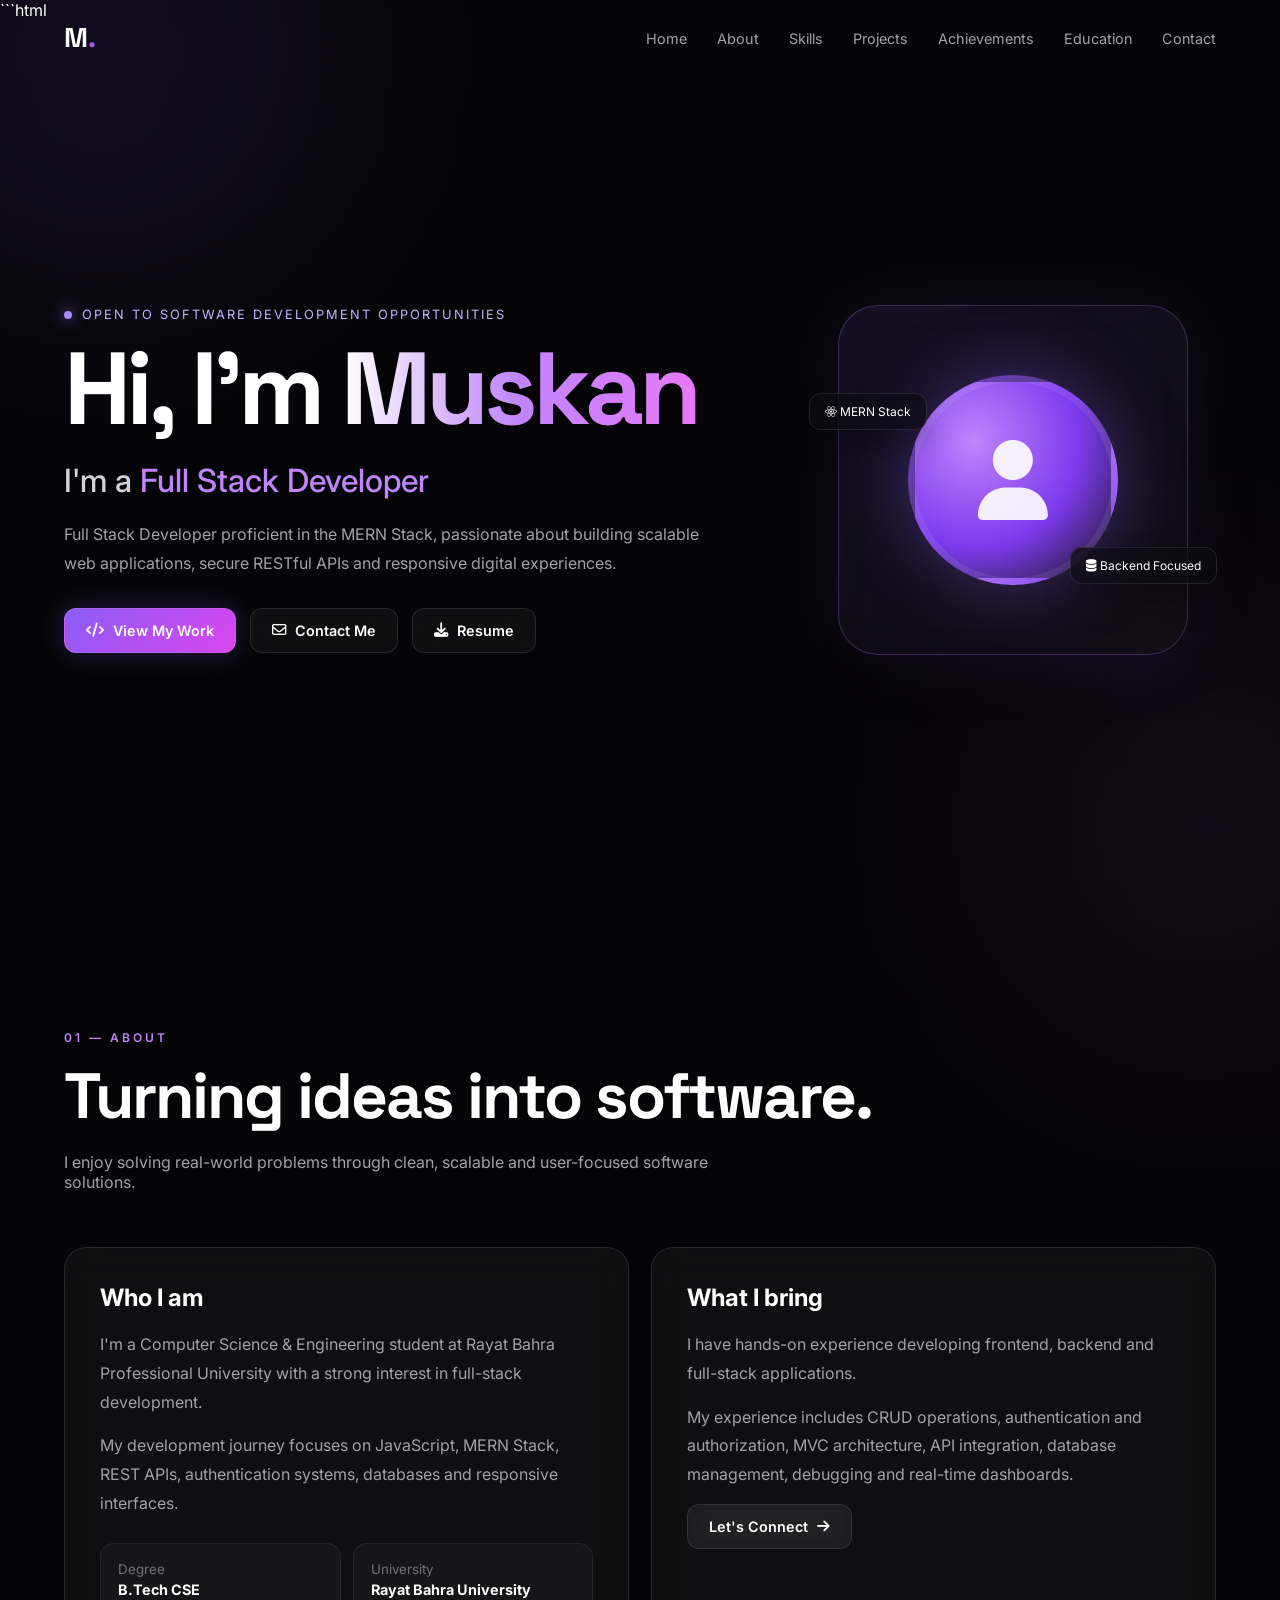
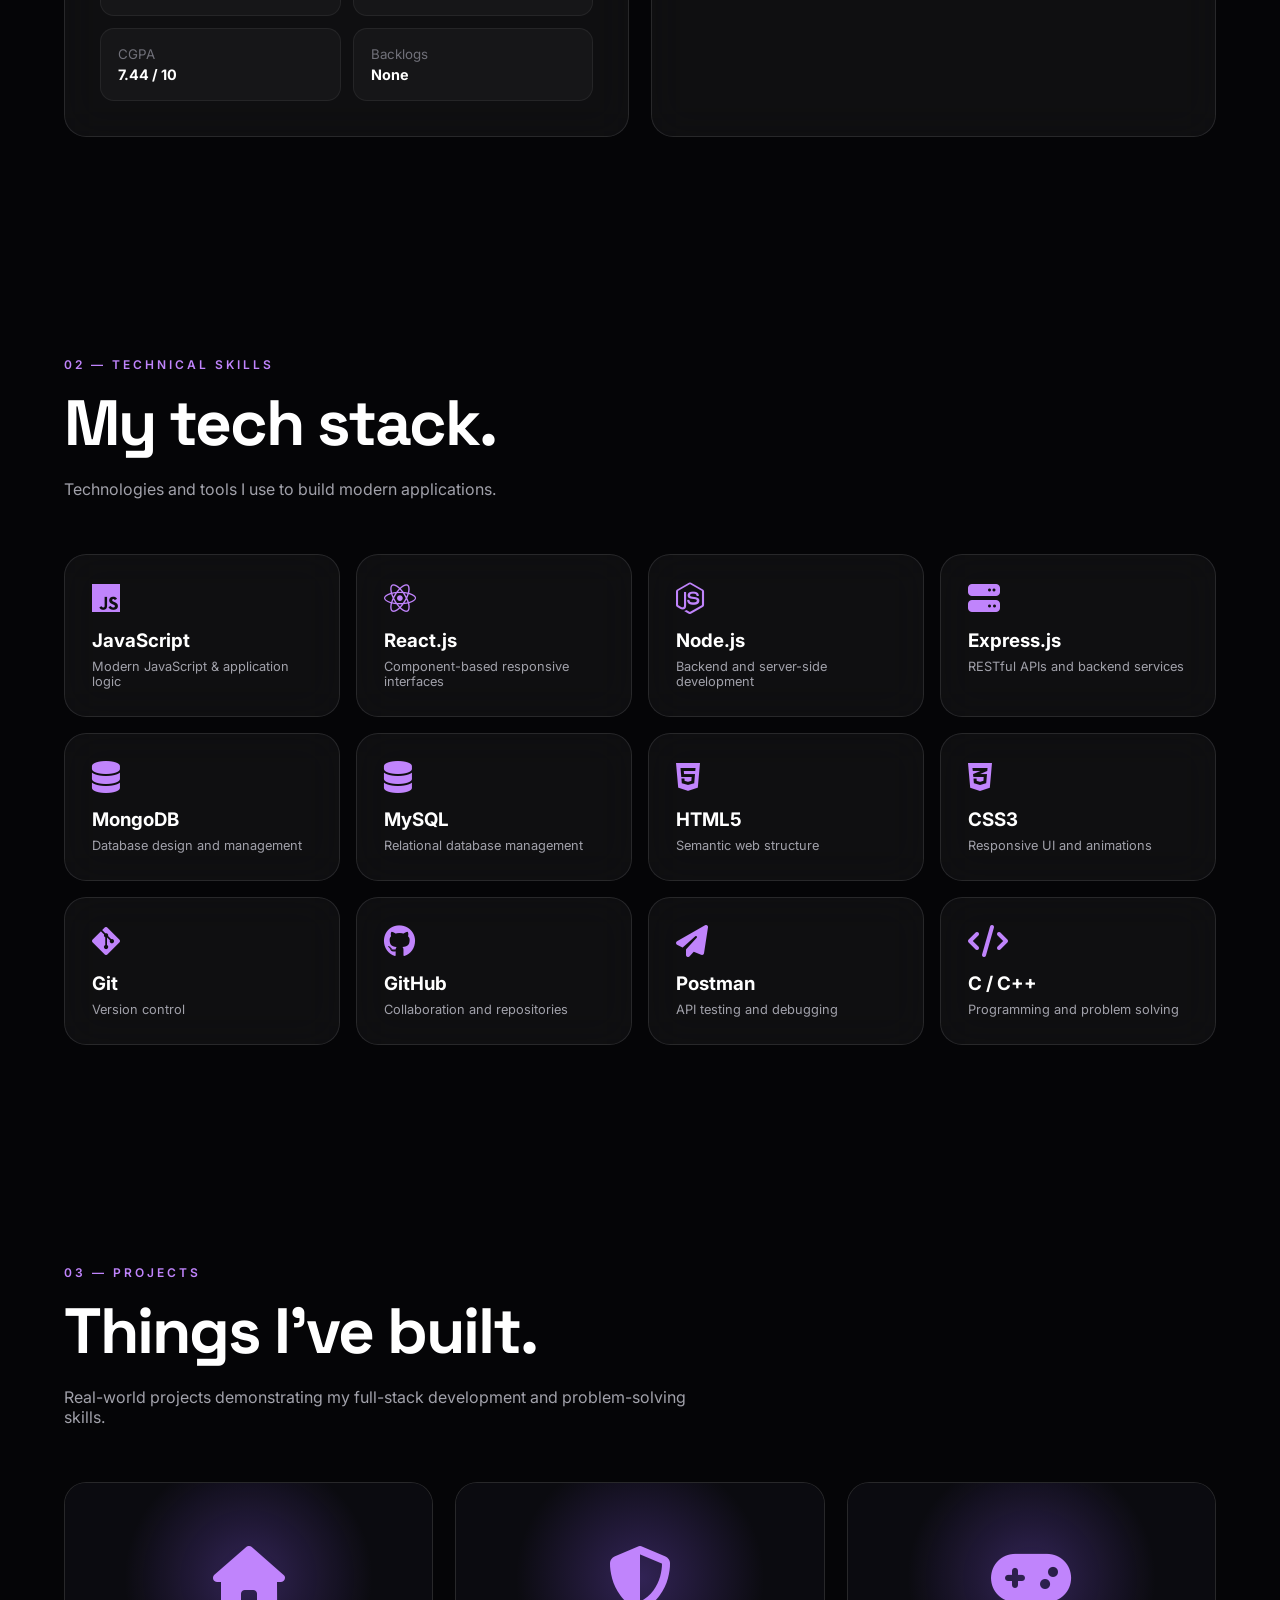
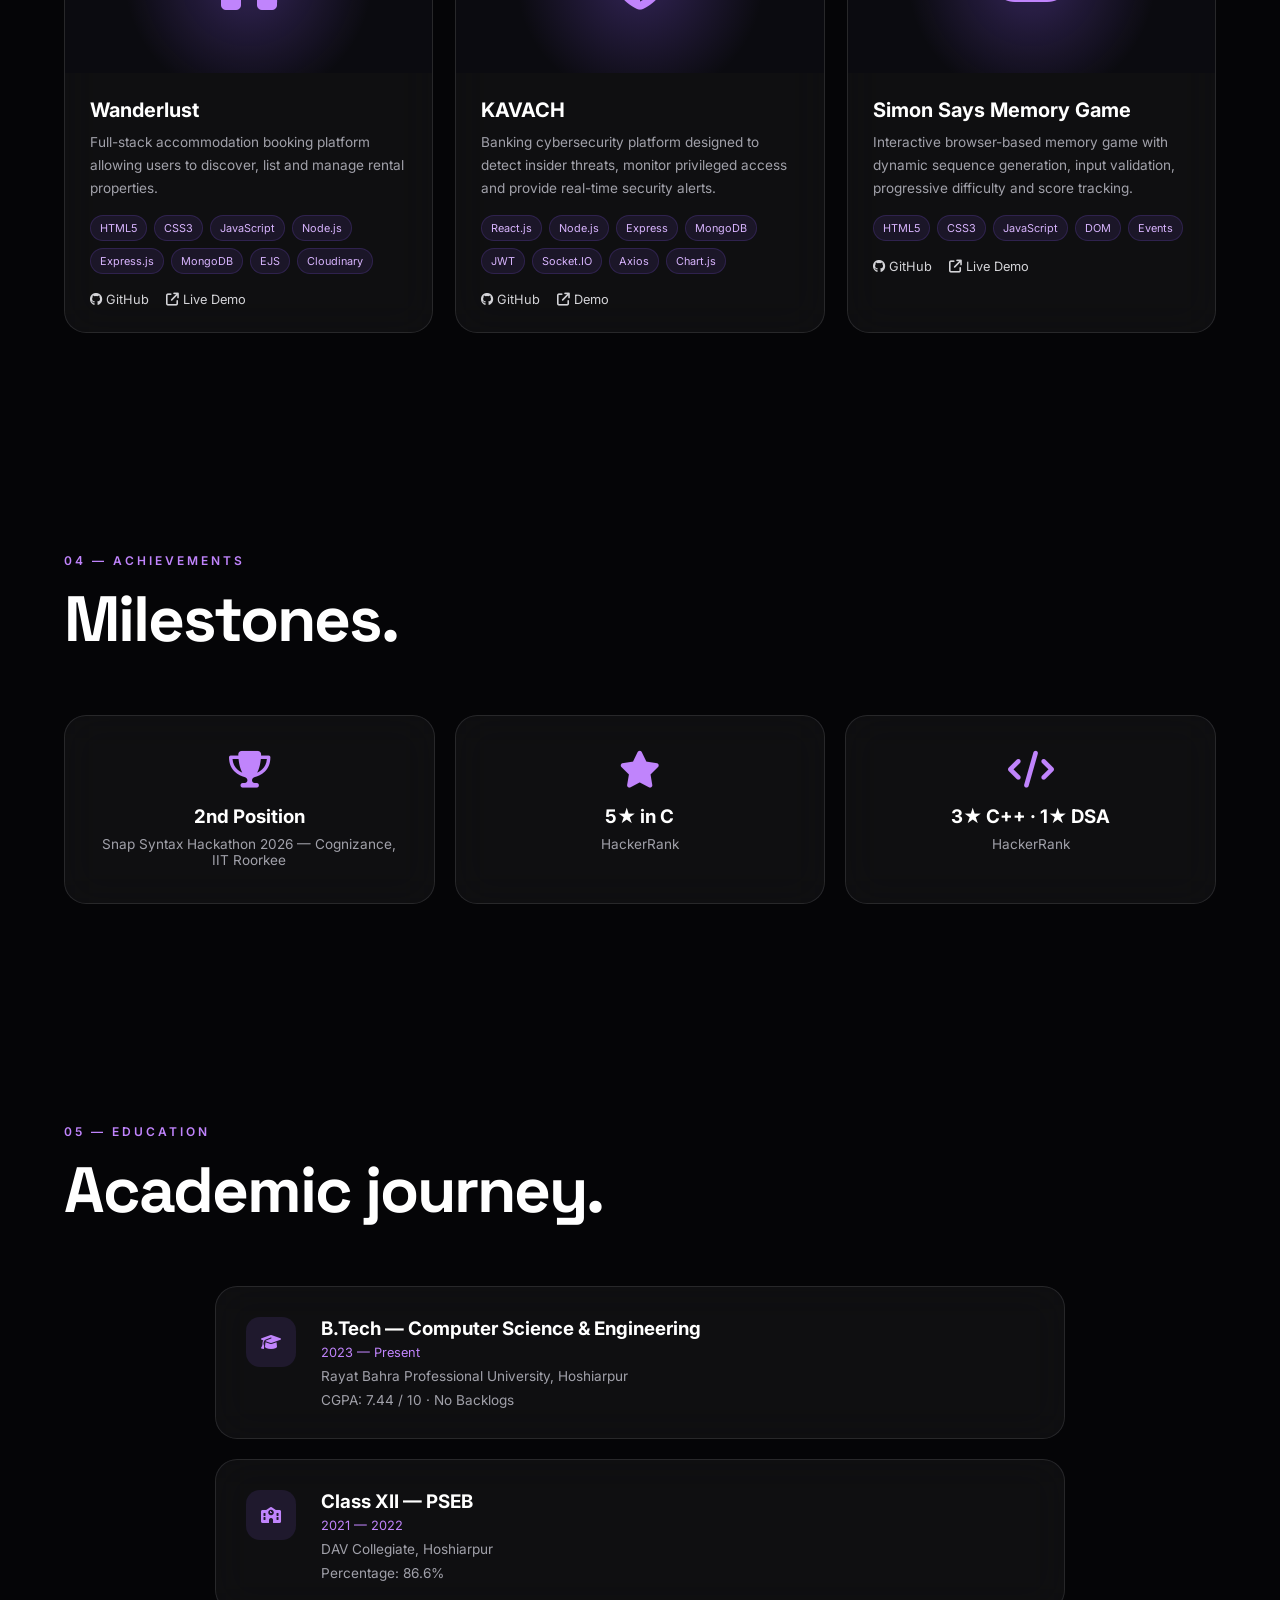
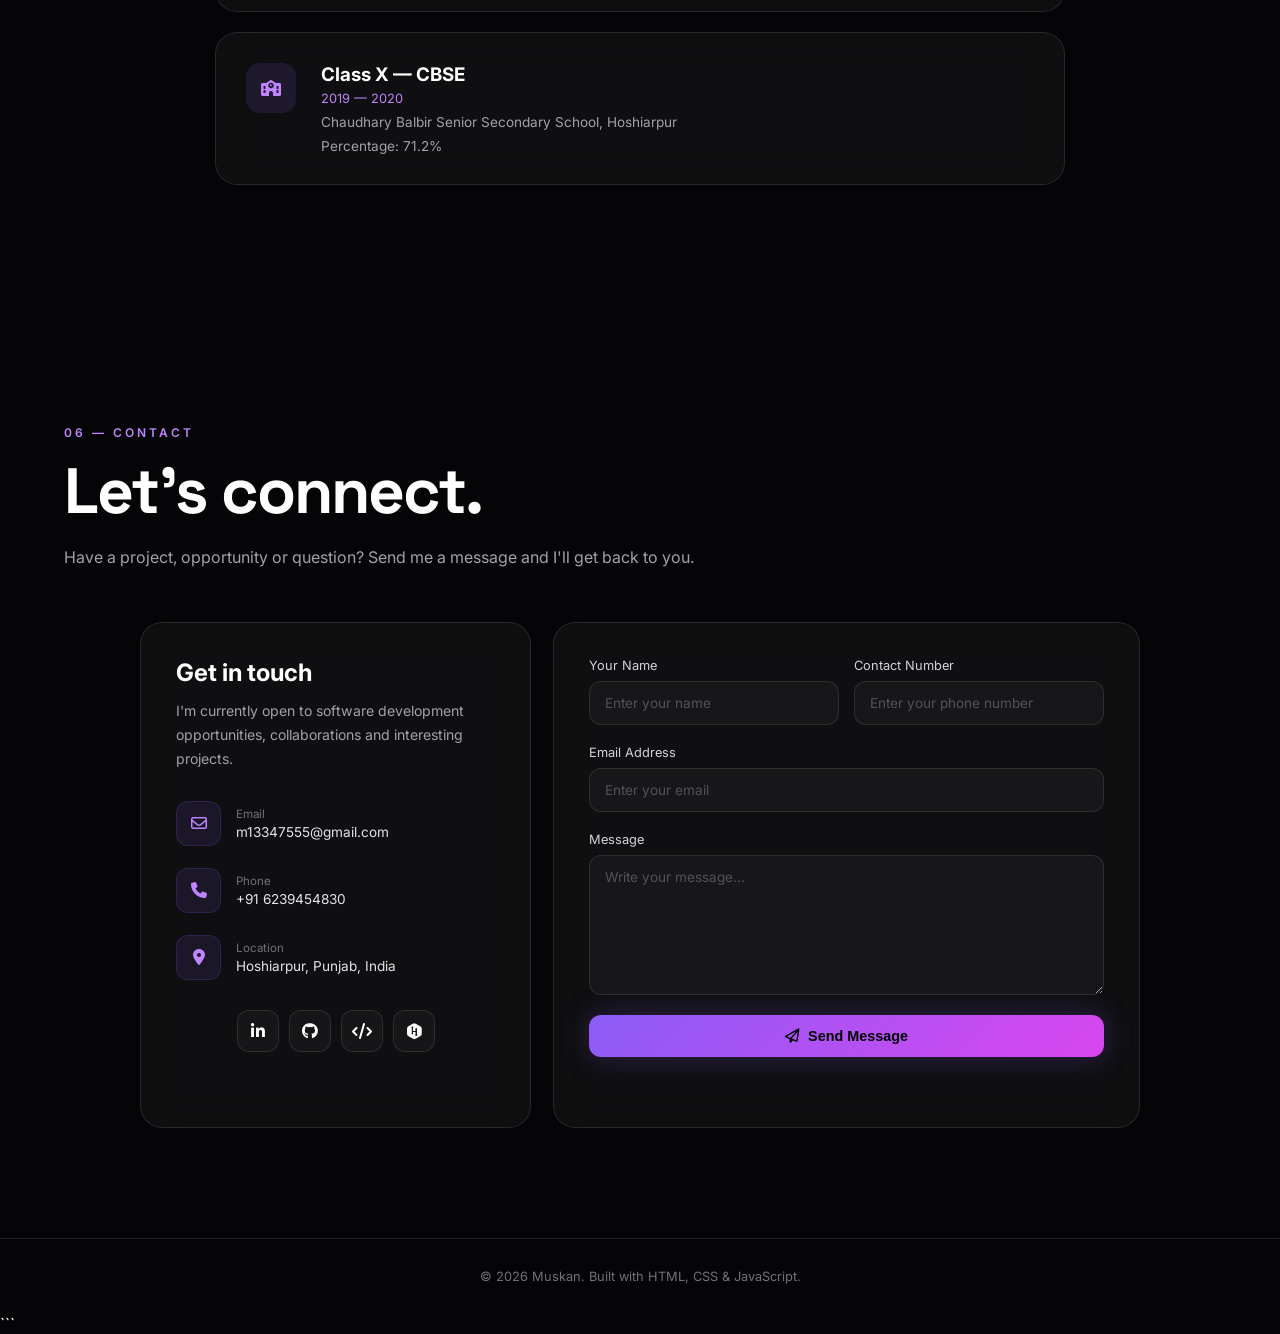
==== commit af734bb3: "added UI" ====
--- a/Level_1/PortFolio/index.html
+++ b/Level_1/PortFolio/index.html
@@ -1,674 +1,2583 @@
+```html
 <!DOCTYPE html>
 <html lang="en">
 <head>
-    <meta charset="UTF-8">
-    <meta name="viewport" content="width=device-width, initial-scale=1.0">
-
-    <title>Muskan | Full Stack Developer</title>
-
-    <meta name="description"
-        content="Muskan - Full Stack Developer, MERN Stack Developer and Computer Science Engineering student.">
-
-    <link rel="stylesheet" href="style.css">
-
-    <!-- Google Font -->
-    <link
-        href="https://fonts.googleapis.com/css2?family=JetBrains+Mono:wght@400;500;600;700&display=swap"
+  <meta charset="UTF-8">
+  <meta name="viewport" content="width=device-width, initial-scale=1.0">
+
+  <title>Muskan | Full Stack Developer</title>
+
+  <meta name="description"
+        content="Muskan - Full Stack Developer proficient in MERN Stack, REST APIs, authentication, real-time dashboards and database-driven applications.">
+
+  <!-- Fonts -->
+  <link rel="preconnect" href="https://fonts.googleapis.com">
+  <link rel="preconnect" href="https://fonts.gstatic.com" crossorigin>
+
+  <link href="https://fonts.googleapis.com/css2?family=Inter:wght@300;400;500;600;700;800&family=Space+Grotesk:wght@400;500;600;700&display=swap"
         rel="stylesheet">
 
-    <!-- Icons -->
-    <link
-        rel="stylesheet"
+  <!-- Font Awesome -->
+  <link rel="stylesheet"
         href="https://cdnjs.cloudflare.com/ajax/libs/font-awesome/6.5.2/css/all.min.css">
+
+  <style>
+
+    /* =====================================
+       RESET
+    ===================================== */
+
+    * {
+      margin: 0;
+      padding: 0;
+      box-sizing: border-box;
+      scroll-behavior: smooth;
+    }
+
+    :root {
+      --bg: #050507;
+      --bg2: #0b0911;
+
+      --purple: #8b5cf6;
+      --purple2: #a855f7;
+      --pink: #d946ef;
+
+      --white: #ffffff;
+      --text: #e4e4e7;
+      --muted: #a1a1aa;
+
+      --glass: rgba(255,255,255,0.045);
+      --border: rgba(255,255,255,0.10);
+
+      --max: 1200px;
+    }
+
+    body {
+      background: var(--bg);
+      color: var(--white);
+      font-family: "Inter", sans-serif;
+      overflow-x: hidden;
+    }
+
+    a {
+      color: inherit;
+      text-decoration: none;
+    }
+
+    section {
+      padding: 110px 0;
+    }
+
+    .container {
+      width: 90%;
+      max-width: var(--max);
+      margin: auto;
+    }
+
+    /* =====================================
+       BACKGROUND
+    ===================================== */
+
+    body::before {
+      content: "";
+      position: fixed;
+      width: 500px;
+      height: 500px;
+      background: rgba(139,92,246,0.10);
+      filter: blur(120px);
+      border-radius: 50%;
+      top: -200px;
+      left: -150px;
+      pointer-events: none;
+      z-index: -2;
+    }
+
+    body::after {
+      content: "";
+      position: fixed;
+      width: 450px;
+      height: 450px;
+      background: rgba(217,70,239,0.07);
+      filter: blur(120px);
+      border-radius: 50%;
+      right: -150px;
+      bottom: -150px;
+      pointer-events: none;
+      z-index: -2;
+    }
+
+    /* =====================================
+       NAVBAR
+    ===================================== */
+
+    header {
+      position: fixed;
+      width: 100%;
+      top: 0;
+      z-index: 999;
+
+      padding: 20px 0;
+
+      transition: 0.3s;
+    }
+
+    header.scrolled {
+      background: rgba(5,5,7,0.75);
+      backdrop-filter: blur(20px);
+      border-bottom: 1px solid var(--border);
+    }
+
+    nav {
+      width: 90%;
+      max-width: var(--max);
+      margin: auto;
+
+      display: flex;
+      justify-content: space-between;
+      align-items: center;
+    }
+
+    .logo {
+      font-family: "Space Grotesk";
+      font-size: 1.7rem;
+      font-weight: 700;
+    }
+
+    .logo span {
+      color: var(--purple2);
+    }
+
+    .nav-links {
+      display: flex;
+      gap: 30px;
+      list-style: none;
+    }
+
+    .nav-links a {
+      color: var(--muted);
+      font-size: 0.9rem;
+      transition: 0.3s;
+    }
+
+    .nav-links a:hover {
+      color: white;
+    }
+
+    .menu {
+      display: none;
+      font-size: 1.5rem;
+      cursor: pointer;
+    }
+
+    /* =====================================
+       HERO
+    ===================================== */
+
+    .hero {
+      min-height: 100vh;
+      display: flex;
+      align-items: center;
+      padding-top: 130px;
+    }
+
+    .hero-grid {
+      display: grid;
+      grid-template-columns: 1.25fr 0.75fr;
+      gap: 70px;
+      align-items: center;
+    }
+
+    .available {
+      display: inline-flex;
+      align-items: center;
+      gap: 10px;
+
+      color: #c4b5fd;
+
+      font-size: 0.8rem;
+      letter-spacing: 2px;
+      text-transform: uppercase;
+
+      margin-bottom: 20px;
+    }
+
+    .available-dot {
+      width: 8px;
+      height: 8px;
+      border-radius: 50%;
+      background: #a78bfa;
+      box-shadow: 0 0 15px #a78bfa;
+    }
+
+    .hero h1 {
+      font-family: "Space Grotesk";
+      font-size: clamp(3.5rem, 8vw, 7rem);
+      line-height: 0.92;
+      letter-spacing: -5px;
+      margin-bottom: 25px;
+    }
+
+    .gradient {
+      background: linear-gradient(
+        90deg,
+        #ffffff,
+        #c084fc,
+        #e879f9
+      );
+
+      -webkit-background-clip: text;
+      color: transparent;
+    }
+
+    .hero h2 {
+      font-size: clamp(1.4rem,3vw,2rem);
+      font-weight: 500;
+      margin-bottom: 20px;
+      color: #d4d4d8;
+    }
+
+    #typing {
+      color: #c084fc;
+    }
+
+    .hero p {
+      color: var(--muted);
+      max-width: 650px;
+      line-height: 1.8;
+      margin-bottom: 30px;
+    }
+
+    .buttons {
+      display: flex;
+      gap: 14px;
+      flex-wrap: wrap;
+    }
+
+    .btn {
+      padding: 13px 21px;
+      border-radius: 12px;
+
+      display: inline-flex;
+      align-items: center;
+      gap: 9px;
+
+      font-size: 0.9rem;
+      font-weight: 600;
+
+      border: 1px solid var(--border);
+
+      transition: 0.3s;
+    }
+
+    .primary {
+      background: linear-gradient(
+        135deg,
+        var(--purple),
+        var(--pink)
+      );
+
+      box-shadow:
+        0 0 30px rgba(139,92,246,0.25);
+    }
+
+    .primary:hover {
+      transform: translateY(-4px);
+      box-shadow:
+        0 0 45px rgba(139,92,246,0.45);
+    }
+
+    .outline {
+      background: var(--glass);
+      backdrop-filter: blur(15px);
+    }
+
+    .outline:hover {
+      border-color: var(--purple);
+      transform: translateY(-4px);
+    }
+
+    /* =====================================
+       HERO PROFILE
+    ===================================== */
+
+    .profile-wrapper {
+      display: flex;
+      justify-content: center;
+    }
+
+    .profile-card {
+      width: 350px;
+      height: 350px;
+
+      border-radius: 40px;
+
+      background:
+        linear-gradient(
+          145deg,
+          rgba(139,92,246,0.12),
+          rgba(255,255,255,0.03)
+        );
+
+      border: 1px solid rgba(192,132,252,0.25);
+
+      backdrop-filter: blur(20px);
+
+      display: flex;
+      justify-content: center;
+      align-items: center;
+
+      position: relative;
+
+      box-shadow:
+        0 0 80px rgba(139,92,246,0.10);
+
+      animation: floating 5s ease-in-out infinite;
+    }
+
+    @keyframes floating {
+      0%,100% {
+        transform: translateY(0);
+      }
+
+      50% {
+        transform: translateY(-12px);
+      }
+    }
+
+    .profile-circle {
+      width: 210px;
+      height: 210px;
+
+      border-radius: 50%;
+
+      display: flex;
+      align-items: center;
+      justify-content: center;
+
+      background:
+        radial-gradient(
+          circle at 30% 30%,
+          #c084fc,
+          #7c3aed 55%,
+          #18181b
+        );
+
+      border: 7px solid rgba(255,255,255,0.08);
+
+      box-shadow:
+        0 0 70px rgba(139,92,246,0.4);
+    }
+
+    .profile-circle i {
+      font-size: 5rem;
+      color: rgba(255,255,255,0.9);
+    }
+
+    .floating-card {
+      position: absolute;
+
+      padding: 10px 15px;
+
+      border-radius: 12px;
+
+      background: rgba(10,10,15,0.75);
+      backdrop-filter: blur(15px);
+
+      border: 1px solid var(--border);
+
+      font-size: 0.75rem;
+
+      box-shadow: 0 15px 30px rgba(0,0,0,0.3);
+    }
+
+    .fc1 {
+      left: -30px;
+      top: 25%;
+    }
+
+    .fc2 {
+      right: -30px;
+      bottom: 20%;
+    }
+
+    /* =====================================
+       SECTION HEADINGS
+    ===================================== */
+
+    .section-head {
+      margin-bottom: 55px;
+    }
+
+    .section-head span {
+      color: #c084fc;
+      text-transform: uppercase;
+      letter-spacing: 3px;
+      font-size: 0.75rem;
+      font-weight: 600;
+    }
+
+    .section-head h2 {
+      font-family: "Space Grotesk";
+      font-size: clamp(2.5rem,5vw,4rem);
+      letter-spacing: -2px;
+      margin-top: 10px;
+    }
+
+    .section-head p {
+      color: var(--muted);
+      max-width: 650px;
+      margin-top: 15px;
+    }
+
+    /* =====================================
+       GLASS
+    ===================================== */
+
+    .glass {
+      background: var(--glass);
+      border: 1px solid var(--border);
+      backdrop-filter: blur(20px);
+      border-radius: 22px;
+    }
+
+    /* =====================================
+       ABOUT
+    ===================================== */
+
+    .about-grid {
+      display: grid;
+      grid-template-columns: 1fr 1fr;
+      gap: 22px;
+    }
+
+    .about-card {
+      padding: 35px;
+    }
+
+    .about-card h3 {
+      font-size: 1.5rem;
+      margin-bottom: 18px;
+    }
+
+    .about-card p {
+      color: var(--muted);
+      line-height: 1.8;
+      margin-bottom: 15px;
+    }
+
+    .info-grid {
+      display: grid;
+      grid-template-columns: 1fr 1fr;
+      gap: 12px;
+      margin-top: 25px;
+    }
+
+    .info {
+      padding: 17px;
+
+      border-radius: 14px;
+
+      background: rgba(255,255,255,0.03);
+
+      border: 1px solid rgba(255,255,255,0.06);
+    }
+
+    .info small {
+      display: block;
+      color: #71717a;
+      margin-bottom: 4px;
+    }
+
+    .info strong {
+      font-size: 0.9rem;
+    }
+
+    /* =====================================
+       SKILLS
+    ===================================== */
+
+    .skills {
+      display: grid;
+      grid-template-columns: repeat(4,1fr);
+      gap: 16px;
+    }
+
+    .skill {
+      padding: 27px;
+      transition: 0.3s;
+    }
+
+    .skill:hover {
+      transform: translateY(-7px);
+      border-color: rgba(192,132,252,0.45);
+    }
+
+    .skill i {
+      font-size: 2rem;
+      color: #c084fc;
+      margin-bottom: 15px;
+    }
+
+    .skill h3 {
+      margin-bottom: 7px;
+    }
+
+    .skill p {
+      color: var(--muted);
+      font-size: 0.8rem;
+    }
+
+    /* =====================================
+       PROJECTS
+    ===================================== */
+
+    .projects {
+      display: grid;
+      grid-template-columns: repeat(3,1fr);
+      gap: 22px;
+    }
+
+    .project {
+      overflow: hidden;
+      transition: 0.35s;
+    }
+
+    .project:hover {
+      transform: translateY(-8px);
+      border-color: rgba(192,132,252,0.45);
+    }
+
+    .project-top {
+      height: 190px;
+
+      display: flex;
+      justify-content: center;
+      align-items: center;
+
+      background:
+        radial-gradient(
+          circle,
+          rgba(139,92,246,0.3),
+          transparent 60%
+        ),
+        #0b0b10;
+    }
+
+    .project-top i {
+      font-size: 4rem;
+      color: #c084fc;
+    }
+
+    .project-body {
+      padding: 25px;
+    }
+
+    .project-body h3 {
+      font-size: 1.25rem;
+      margin-bottom: 9px;
+    }
+
+    .project-body p {
+      color: var(--muted);
+      font-size: 0.85rem;
+      line-height: 1.7;
+      margin-bottom: 15px;
+    }
+
+    .tags {
+      display: flex;
+      flex-wrap: wrap;
+      gap: 7px;
+      margin-bottom: 18px;
+    }
+
+    .tag {
+      font-size: 0.68rem;
+      padding: 5px 9px;
+
+      border-radius: 20px;
+
+      background: rgba(139,92,246,0.10);
+
+      color: #d8b4fe;
+
+      border: 1px solid rgba(139,92,246,0.18);
+    }
+
+    .project-links {
+      display: flex;
+      gap: 17px;
+      font-size: 0.8rem;
+      color: #d4d4d8;
+    }
+
+    .project-links a:hover {
+      color: #c084fc;
+    }
+
+    /* =====================================
+       ACHIEVEMENTS
+    ===================================== */
+
+    .achievements {
+      display: grid;
+      grid-template-columns: repeat(3,1fr);
+      gap: 20px;
+    }
+
+    .achievement {
+      padding: 35px;
+      text-align: center;
+    }
+
+    .achievement i {
+      font-size: 2.3rem;
+      color: #c084fc;
+      margin-bottom: 17px;
+    }
+
+    .achievement h3 {
+      margin-bottom: 8px;
+    }
+
+    .achievement p {
+      color: var(--muted);
+      font-size: 0.85rem;
+    }
+
+    /* =====================================
+       EDUCATION
+    ===================================== */
+
+    .education {
+      max-width: 850px;
+      margin: auto;
+    }
+
+    .edu-card {
+      padding: 30px;
+      margin-bottom: 20px;
+
+      display: flex;
+      gap: 25px;
+    }
+
+    .edu-icon {
+      min-width: 50px;
+      height: 50px;
+
+      border-radius: 14px;
+
+      display: flex;
+      justify-content: center;
+      align-items: center;
+
+      background: rgba(139,92,246,0.12);
+
+      color: #c084fc;
+    }
+
+    .edu-content h3 {
+      margin-bottom: 5px;
+    }
+
+    .edu-content span {
+      color: #c084fc;
+      font-size: 0.8rem;
+    }
+
+    .edu-content p {
+      color: var(--muted);
+      margin-top: 8px;
+      font-size: 0.85rem;
+    }
+
+    /* =====================================
+       CONTACT
+    ===================================== */
+
+    .contact {
+      max-width: 850px;
+      margin: auto;
+
+      text-align: center;
+
+      padding: 60px 30px;
+    }
+
+    .contact h2 {
+      font-family: "Space Grotesk";
+      font-size: clamp(2.2rem,5vw,4rem);
+      margin-bottom: 15px;
+    }
+
+    .contact p {
+      color: var(--muted);
+      max-width: 600px;
+      margin: auto auto 30px;
+    }
+
+    .socials {
+      display: flex;
+      justify-content: center;
+      gap: 12px;
+      margin-top: 30px;
+    }
+
+    .socials a {
+      width: 45px;
+      height: 45px;
+
+      display: flex;
+      justify-content: center;
+      align-items: center;
+
+      border: 1px solid var(--border);
+      border-radius: 12px;
+
+      background: rgba(255,255,255,0.03);
+
+      transition: 0.3s;
+    }
+
+    .socials a:hover {
+      transform: translateY(-5px);
+      border-color: var(--purple);
+      color: #c084fc;
+    }
+
+    /* =====================================
+       FOOTER
+    ===================================== */
+
+    footer {
+      border-top: 1px solid var(--border);
+      padding: 30px 0;
+      text-align: center;
+      color: #71717a;
+      font-size: 0.8rem;
+    }
+
+    /* =====================================
+       SCROLL REVEAL
+    ===================================== */
+
+    .reveal {
+      opacity: 0;
+      transform: translateY(35px);
+      transition: 0.8s ease;
+    }
+
+    .reveal.active {
+      opacity: 1;
+      transform: translateY(0);
+    }
+
+    /* =====================================
+       RESPONSIVE
+    ===================================== */
+
+    @media(max-width:1000px) {
+
+      .hero-grid {
+        grid-template-columns: 1fr;
+        text-align: center;
+      }
+
+      .hero p {
+        margin-left: auto;
+        margin-right: auto;
+      }
+
+      .buttons {
+        justify-content: center;
+      }
+
+      .profile-wrapper {
+        margin-top: 20px;
+      }
+
+      .skills {
+        grid-template-columns: repeat(2,1fr);
+      }
+
+      .projects {
+        grid-template-columns: repeat(2,1fr);
+      }
+
+      .achievements {
+        grid-template-columns: repeat(2,1fr);
+      }
+
+    }
+
+    @media(max-width:700px) {
+
+      section {
+        padding: 80px 0;
+      }
+
+      .menu {
+        display: block;
+      }
+
+      .nav-links {
+
+        display: none;
+
+        position: absolute;
+
+        top: 75px;
+        left: 5%;
+
+        width: 90%;
+
+        flex-direction: column;
+
+        gap: 0;
+
+        padding: 12px;
+
+        background: rgba(10,10,15,0.96);
+
+        backdrop-filter: blur(20px);
+
+        border: 1px solid var(--border);
+
+        border-radius: 18px;
+      }
+
+      .nav-links.active {
+        display: flex;
+      }
+
+      .nav-links a {
+        display: block;
+        padding: 13px;
+      }
+
+      .about-grid {
+        grid-template-columns: 1fr;
+      }
+
+      .projects {
+        grid-template-columns: 1fr;
+      }
+
+      .achievements {
+        grid-template-columns: 1fr;
+      }
+
+      .profile-card {
+        width: 290px;
+        height: 290px;
+      }
+
+      .profile-circle {
+        width: 175px;
+        height: 175px;
+      }
+
+      .fc1 {
+        left: -10px;
+      }
+
+      .fc2 {
+        right: -10px;
+      }
+
+    }
+
+    @media(max-width:480px) {
+
+      .skills {
+        grid-template-columns: 1fr;
+      }
+
+      .info-grid {
+        grid-template-columns: 1fr;
+      }
+
+      .hero h1 {
+        letter-spacing: -3px;
+      }
+
+      .buttons {
+        flex-direction: column;
+      }
+
+      .btn {
+        justify-content: center;
+      }
+
+    }
+
+/* =====================================
+   CONTACT FORM
+===================================== */
+
+.contact-wrapper {
+  display: grid;
+  grid-template-columns: 0.8fr 1.2fr;
+  gap: 22px;
+  max-width: 1000px;
+  margin: auto;
+}
+
+
+/* CONTACT INFO */
+
+.contact-info {
+  padding: 35px;
+}
+
+.contact-info h3 {
+  font-size: 1.5rem;
+  margin-bottom: 12px;
+}
+
+.contact-info > p {
+  color: var(--muted);
+  font-size: 0.88rem;
+  line-height: 1.7;
+  margin-bottom: 30px;
+}
+
+
+.contact-item {
+  display: flex;
+  align-items: center;
+  gap: 15px;
+  margin-bottom: 22px;
+}
+
+
+.contact-icon {
+  width: 45px;
+  height: 45px;
+
+  min-width: 45px;
+
+  display: flex;
+  align-items: center;
+  justify-content: center;
+
+  border-radius: 12px;
+
+  background: rgba(139,92,246,0.10);
+
+  border: 1px solid rgba(139,92,246,0.18);
+
+  color: #c084fc;
+}
+
+
+.contact-item small {
+  display: block;
+  color: #71717a;
+  font-size: 0.72rem;
+  margin-bottom: 3px;
+}
+
+
+.contact-item a,
+.contact-item span {
+  color: #e4e4e7;
+  font-size: 0.85rem;
+}
+
+
+.contact-item a:hover {
+  color: #c084fc;
+}
+
+
+/* FORM */
+
+.contact-form {
+  padding: 35px;
+}
+
+
+.form-row {
+  display: grid;
+  grid-template-columns: 1fr 1fr;
+  gap: 15px;
+}
+
+
+.form-group {
+  margin-bottom: 20px;
+}
+
+
+.form-group label {
+  display: block;
+  color: #d4d4d8;
+  font-size: 0.8rem;
+  margin-bottom: 8px;
+}
+
+
+.form-group input,
+.form-group textarea {
+
+  width: 100%;
+
+  padding: 13px 15px;
+
+  background: rgba(255,255,255,0.035);
+
+  border: 1px solid rgba(255,255,255,0.10);
+
+  border-radius: 12px;
+
+  outline: none;
+
+  color: white;
+
+  font-family: inherit;
+
+  font-size: 0.85rem;
+
+  transition: 0.3s;
+
+}
+
+
+.form-group textarea {
+  resize: vertical;
+  min-height: 140px;
+}
+
+
+.form-group input::placeholder,
+.form-group textarea::placeholder {
+  color: #52525b;
+}
+
+
+.form-group input:focus,
+.form-group textarea:focus {
+
+  border-color: #8b5cf6;
+
+  box-shadow:
+    0 0 0 3px rgba(139,92,246,0.08),
+    0 0 25px rgba(139,92,246,0.08);
+
+}
+
+
+.submit-btn {
+  border: none;
+  width: 100%;
+  justify-content: center;
+  cursor: pointer;
+}
+
+
+.submit-btn:disabled {
+  opacity: 0.6;
+  cursor: not-allowed;
+}
+
+
+.form-status {
+
+  margin-top: 15px;
+
+  text-align: center;
+
+  font-size: 0.82rem;
+
+  min-height: 20px;
+
+}
+
+
+.socials {
+  display: flex;
+  gap: 10px;
+  margin-top: 30px;
+}
+
+
+.socials a {
+
+  width: 42px;
+  height: 42px;
+
+  display: flex;
+  justify-content: center;
+  align-items: center;
+
+  border: 1px solid var(--border);
+
+  border-radius: 12px;
+
+  background: rgba(255,255,255,0.03);
+
+  transition: 0.3s;
+
+}
+
+
+.socials a:hover {
+
+  transform: translateY(-5px);
+
+  border-color: var(--purple);
+
+  color: #c084fc;
+
+}
+
+
+/* RESPONSIVE */
+
+@media(max-width:800px) {
+
+  .contact-wrapper {
+    grid-template-columns: 1fr;
+  }
+
+}
+
+
+@media(max-width:550px) {
+
+  .form-row {
+    grid-template-columns: 1fr;
+  }
+
+  .contact-info,
+  .contact-form {
+    padding: 25px;
+  }
+
+}
+
+  </style>
 </head>
 
+
 <body>
 
-<!-- ================= BOOT SCREEN ================= -->
-
-<div id="boot-screen">
-
-    <div class="boot-logo">
-        <i class="fa-solid fa-cat"></i>
+
+<!-- =====================================
+     NAVBAR
+===================================== -->
+
+<header id="header">
+
+  <nav>
+
+    <a href="#home" class="logo">
+      M<span>.</span>
+    </a>
+
+    <div class="menu" id="menu">
+      <i class="fa-solid fa-bars"></i>
     </div>
 
-    <h2>BOOTING SYSTEM <span>•••</span></h2>
-
-    <p>
-        Hang tight! Preparing something awesome<br>
-        for you.
-    </p>
-
-    <div class="loader">
-        <div class="loader-bar"></div>
+    <ul class="nav-links" id="navLinks">
+
+      <li><a href="#home">Home</a></li>
+
+      <li><a href="#about">About</a></li>
+
+      <li><a href="#skills">Skills</a></li>
+
+      <li><a href="#projects">Projects</a></li>
+
+      <li><a href="#achievements">Achievements</a></li>
+
+      <li><a href="#education">Education</a></li>
+
+      <li><a href="#contact">Contact</a></li>
+
+    </ul>
+
+  </nav>
+
+</header>
+
+
+
+<main>
+
+
+<!-- =====================================
+     HERO
+===================================== -->
+
+<section class="hero" id="home">
+
+  <div class="container">
+
+    <div class="hero-grid">
+
+
+      <div class="reveal">
+
+        <div class="available">
+
+          <span class="available-dot"></span>
+
+          Open to Software Development Opportunities
+
+        </div>
+
+
+        <h1>
+
+          Hi, I'm
+
+          <span class="gradient">
+            Muskan
+          </span>
+
+        </h1>
+
+
+        <h2>
+
+          I'm a
+
+          <span id="typing"></span>
+
+        </h2>
+
+
+        <p>
+
+          Full Stack Developer proficient in the MERN Stack,
+          passionate about building scalable web applications,
+          secure RESTful APIs and responsive digital experiences.
+
+        </p>
+
+
+        <div class="buttons">
+
+          <a href="#projects" class="btn primary">
+
+            <i class="fa-solid fa-code"></i>
+
+            View My Work
+
+          </a>
+
+
+          <a href="#contact" class="btn outline">
+
+            <i class="fa-regular fa-envelope"></i>
+
+            Contact Me
+
+          </a>
+
+
+          <a href="resume/Muskan_Resume.pdf"
+             class="btn outline"
+             target="_blank">
+
+            <i class="fa-solid fa-download"></i>
+
+            Resume
+
+          </a>
+
+        </div>
+
+      </div>
+
+
+
+      <div class="profile-wrapper reveal">
+
+        <div class="profile-card">
+
+          <div class="profile-circle">
+
+            <i class="fa-solid fa-user"></i>
+
+          </div>
+
+
+          <div class="floating-card fc1">
+
+            <i class="fa-brands fa-react"></i>
+
+            MERN Stack
+
+          </div>
+
+
+          <div class="floating-card fc2">
+
+            <i class="fa-solid fa-database"></i>
+
+            Backend Focused
+
+          </div>
+
+        </div>
+
+      </div>
+
+
     </div>
 
-</div>
-
-
-<!-- ================= MAIN WEBSITE ================= -->
-
-<div id="website">
-
-    <!-- NAVBAR -->
-
-    <nav class="navbar">
-
-        <div class="logo">
-            <span class="green">●</span> Muskan.dev
+  </div>
+
+</section>
+
+
+
+<!-- =====================================
+     ABOUT
+===================================== -->
+
+<section id="about">
+
+  <div class="container">
+
+    <div class="section-head reveal">
+
+      <span>01 — About</span>
+
+      <h2>Turning ideas into software.</h2>
+
+      <p>
+        I enjoy solving real-world problems through clean,
+        scalable and user-focused software solutions.
+      </p>
+
+    </div>
+
+
+    <div class="about-grid">
+
+
+      <div class="glass about-card reveal">
+
+        <h3>Who I am</h3>
+
+        <p>
+
+          I'm a Computer Science & Engineering student at
+          Rayat Bahra Professional University with a strong
+          interest in full-stack development.
+
+        </p>
+
+        <p>
+
+          My development journey focuses on JavaScript,
+          MERN Stack, REST APIs, authentication systems,
+          databases and responsive interfaces.
+
+        </p>
+
+
+        <div class="info-grid">
+
+          <div class="info">
+
+            <small>Degree</small>
+
+            <strong>B.Tech CSE</strong>
+
+          </div>
+
+
+          <div class="info">
+
+            <small>University</small>
+
+            <strong>Rayat Bahra University</strong>
+
+          </div>
+
+
+          <div class="info">
+
+            <small>CGPA</small>
+
+            <strong>7.44 / 10</strong>
+
+          </div>
+
+
+          <div class="info">
+
+            <small>Backlogs</small>
+
+            <strong>None</strong>
+
+          </div>
+
         </div>
 
-        <div class="nav-center">
-            <span>building projects with love</span>
+      </div>
+
+
+
+      <div class="glass about-card reveal">
+
+        <h3>What I bring</h3>
+
+        <p>
+
+          I have hands-on experience developing frontend,
+          backend and full-stack applications.
+
+        </p>
+
+        <p>
+
+          My experience includes CRUD operations,
+          authentication and authorization, MVC architecture,
+          API integration, database management, debugging
+          and real-time dashboards.
+
+        </p>
+
+        <a href="#contact" class="btn outline">
+
+          Let's Connect
+
+          <i class="fa-solid fa-arrow-right"></i>
+
+        </a>
+
+      </div>
+
+
+    </div>
+
+  </div>
+
+</section>
+
+
+
+<!-- =====================================
+     SKILLS
+===================================== -->
+
+<section id="skills">
+
+  <div class="container">
+
+    <div class="section-head reveal">
+
+      <span>02 — Technical Skills</span>
+
+      <h2>My tech stack.</h2>
+
+      <p>
+        Technologies and tools I use to build modern applications.
+      </p>
+
+    </div>
+
+
+    <div class="skills">
+
+
+      <div class="glass skill reveal">
+
+        <i class="fa-brands fa-js"></i>
+
+        <h3>JavaScript</h3>
+
+        <p>
+          Modern JavaScript & application logic
+        </p>
+
+      </div>
+
+
+      <div class="glass skill reveal">
+
+        <i class="fa-brands fa-react"></i>
+
+        <h3>React.js</h3>
+
+        <p>
+          Component-based responsive interfaces
+        </p>
+
+      </div>
+
+
+      <div class="glass skill reveal">
+
+        <i class="fa-brands fa-node-js"></i>
+
+        <h3>Node.js</h3>
+
+        <p>
+          Backend and server-side development
+        </p>
+
+      </div>
+
+
+      <div class="glass skill reveal">
+
+        <i class="fa-solid fa-server"></i>
+
+        <h3>Express.js</h3>
+
+        <p>
+          RESTful APIs and backend services
+        </p>
+
+      </div>
+
+
+      <div class="glass skill reveal">
+
+        <i class="fa-solid fa-database"></i>
+
+        <h3>MongoDB</h3>
+
+        <p>
+          Database design and management
+        </p>
+
+      </div>
+
+
+      <div class="glass skill reveal">
+
+        <i class="fa-solid fa-database"></i>
+
+        <h3>MySQL</h3>
+
+        <p>
+          Relational database management
+        </p>
+
+      </div>
+
+
+      <div class="glass skill reveal">
+
+        <i class="fa-brands fa-html5"></i>
+
+        <h3>HTML5</h3>
+
+        <p>
+          Semantic web structure
+        </p>
+
+      </div>
+
+
+      <div class="glass skill reveal">
+
+        <i class="fa-brands fa-css3-alt"></i>
+
+        <h3>CSS3</h3>
+
+        <p>
+          Responsive UI and animations
+        </p>
+
+      </div>
+
+
+      <div class="glass skill reveal">
+
+        <i class="fa-brands fa-git-alt"></i>
+
+        <h3>Git</h3>
+
+        <p>
+          Version control
+        </p>
+
+      </div>
+
+
+      <div class="glass skill reveal">
+
+        <i class="fa-brands fa-github"></i>
+
+        <h3>GitHub</h3>
+
+        <p>
+          Collaboration and repositories
+        </p>
+
+      </div>
+
+
+      <div class="glass skill reveal">
+
+        <i class="fa-solid fa-paper-plane"></i>
+
+        <h3>Postman</h3>
+
+        <p>
+          API testing and debugging
+        </p>
+
+      </div>
+
+
+      <div class="glass skill reveal">
+
+        <i class="fa-solid fa-code"></i>
+
+        <h3>C / C++</h3>
+
+        <p>
+          Programming and problem solving
+        </p>
+
+      </div>
+
+
+    </div>
+
+  </div>
+
+</section>
+
+
+
+<!-- =====================================
+     PROJECTS
+===================================== -->
+
+<section id="projects">
+
+  <div class="container">
+
+    <div class="section-head reveal">
+
+      <span>03 — Projects</span>
+
+      <h2>Things I've built.</h2>
+
+      <p>
+        Real-world projects demonstrating my full-stack
+        development and problem-solving skills.
+      </p>
+
+    </div>
+
+
+    <div class="projects">
+
+
+      <!-- Wanderlust -->
+
+      <article class="glass project reveal">
+
+        <div class="project-top">
+
+          <i class="fa-solid fa-house"></i>
+
         </div>
 
-        <div class="nav-right">
-            <span>
-                <i class="fa-solid fa-location-dot"></i>
-                Punjab, India
-            </span>
-
-            <span>
-                <i class="fa-regular fa-clock"></i>
-                <span id="clock"></span>
-            </span>
+
+        <div class="project-body">
+
+          <h3>
+            Wanderlust
+          </h3>
+
+          <p>
+
+            Full-stack accommodation booking platform
+            allowing users to discover, list and manage
+            rental properties.
+
+          </p>
+
+
+          <div class="tags">
+
+            <span class="tag">HTML5</span>
+
+            <span class="tag">CSS3</span>
+
+            <span class="tag">JavaScript</span>
+
+            <span class="tag">Node.js</span>
+
+            <span class="tag">Express.js</span>
+
+            <span class="tag">MongoDB</span>
+
+            <span class="tag">EJS</span>
+
+            <span class="tag">Cloudinary</span>
+
+          </div>
+
+
+          <div class="project-links">
+
+            <a href="https://github.com/"
+               target="_blank">
+
+              <i class="fa-brands fa-github"></i>
+
+              GitHub
+
+            </a>
+
+
+            <a href="#"
+               target="_blank">
+
+              <i class="fa-solid fa-arrow-up-right-from-square"></i>
+
+              Live Demo
+
+            </a>
+
+          </div>
+
         </div>
 
-    </nav>
-
-
-    <main class="container">
-
-
-        <!-- ================= PROFILE ================= -->
-
-        <section class="profile terminal-box">
-
-            <div class="profile-top">
-
-                <img
-                    src="assets/profile.jpg"
-                    alt="Muskan"
-                    class="profile-image">
-
-                <div class="profile-info">
-
-                    <h1>
-                        Muskan
-                        <span class="verified">●</span>
-                    </h1>
-
-                    <p class="username">@muskan</p>
-
-                    <p class="bio">
-                        Hey! I'm a <strong>Full-Stack Developer</strong> and
-                        final-year Computer Science student focused on building
-                        scalable, responsive and production-ready web
-                        applications.
-                    </p>
-
-                    <p class="bio">
-                        I specialize in the <strong>MERN ecosystem</strong> —
-                        developing responsive interfaces with React,
-                        building robust REST APIs using Node.js and Express,
-                        and designing efficient MongoDB databases.
-                    </p>
-
-                    <p class="bio">
-                        Beyond the screen, I love solving problems,
-                        learning new technologies and connecting with
-                        people from the tech community.
-                    </p>
-
-                </div>
+      </article>
+
+
+
+      <!-- KAVACH -->
+
+      <article class="glass project reveal">
+
+        <div class="project-top">
+
+          <i class="fa-solid fa-shield-halved"></i>
+
+        </div>
+
+
+        <div class="project-body">
+
+          <h3>
+            KAVACH
+          </h3>
+
+          <p>
+
+            Banking cybersecurity platform designed to
+            detect insider threats, monitor privileged access
+            and provide real-time security alerts.
+
+          </p>
+
+
+          <div class="tags">
+
+            <span class="tag">React.js</span>
+
+            <span class="tag">Node.js</span>
+
+            <span class="tag">Express</span>
+
+            <span class="tag">MongoDB</span>
+
+            <span class="tag">JWT</span>
+
+            <span class="tag">Socket.IO</span>
+
+            <span class="tag">Axios</span>
+
+            <span class="tag">Chart.js</span>
+
+          </div>
+
+
+          <div class="project-links">
+
+            <a href="https://github.com/"
+               target="_blank">
+
+              <i class="fa-brands fa-github"></i>
+
+              GitHub
+
+            </a>
+
+
+            <a href="#"
+               target="_blank">
+
+              <i class="fa-solid fa-arrow-up-right-from-square"></i>
+
+              Demo
+
+            </a>
+
+          </div>
+
+        </div>
+
+      </article>
+
+
+
+      <!-- Simon -->
+
+      <article class="glass project reveal">
+
+        <div class="project-top">
+
+          <i class="fa-solid fa-gamepad"></i>
+
+        </div>
+
+
+        <div class="project-body">
+
+          <h3>
+            Simon Says Memory Game
+          </h3>
+
+          <p>
+
+            Interactive browser-based memory game with
+            dynamic sequence generation, input validation,
+            progressive difficulty and score tracking.
+
+          </p>
+
+
+          <div class="tags">
+
+            <span class="tag">HTML5</span>
+
+            <span class="tag">CSS3</span>
+
+            <span class="tag">JavaScript</span>
+
+            <span class="tag">DOM</span>
+
+            <span class="tag">Events</span>
+
+          </div>
+
+
+          <div class="project-links">
+
+            <a href="https://github.com/"
+               target="_blank">
+
+              <i class="fa-brands fa-github"></i>
+
+              GitHub
+
+            </a>
+
+
+            <a href="#"
+               target="_blank">
+
+              <i class="fa-solid fa-arrow-up-right-from-square"></i>
+
+              Live Demo
+
+            </a>
+
+          </div>
+
+        </div>
+
+      </article>
+
+
+    </div>
+
+  </div>
+
+</section>
+
+
+
+<!-- =====================================
+     ACHIEVEMENTS
+===================================== -->
+
+<section id="achievements">
+
+  <div class="container">
+
+    <div class="section-head reveal">
+
+      <span>04 — Achievements</span>
+
+      <h2>Milestones.</h2>
+
+    </div>
+
+
+    <div class="achievements">
+
+
+      <div class="glass achievement reveal">
+
+        <i class="fa-solid fa-trophy"></i>
+
+        <h3>
+          2nd Position
+        </h3>
+
+        <p>
+          Snap Syntax Hackathon 2026
+          — Cognizance, IIT Roorkee
+        </p>
+
+      </div>
+
+
+      <div class="glass achievement reveal">
+
+        <i class="fa-solid fa-star"></i>
+
+        <h3>
+          5★ in C
+        </h3>
+
+        <p>
+          HackerRank
+        </p>
+
+      </div>
+
+
+      <div class="glass achievement reveal">
+
+        <i class="fa-solid fa-code"></i>
+
+        <h3>
+          3★ C++ · 1★ DSA
+        </h3>
+
+        <p>
+          HackerRank
+        </p>
+
+      </div>
+
+
+    </div>
+
+  </div>
+
+</section>
+
+
+
+<!-- =====================================
+     EDUCATION
+===================================== -->
+
+<section id="education">
+
+  <div class="container">
+
+    <div class="section-head reveal">
+
+      <span>05 — Education</span>
+
+      <h2>Academic journey.</h2>
+
+    </div>
+
+
+    <div class="education">
+
+
+      <div class="glass edu-card reveal">
+
+        <div class="edu-icon">
+
+          <i class="fa-solid fa-graduation-cap"></i>
+
+        </div>
+
+
+        <div class="edu-content">
+
+          <h3>
+            B.Tech — Computer Science & Engineering
+          </h3>
+
+          <span>
+            2023 — Present
+          </span>
+
+          <p>
+            Rayat Bahra Professional University,
+            Hoshiarpur
+          </p>
+
+          <p>
+            CGPA: 7.44 / 10 · No Backlogs
+          </p>
+
+        </div>
+
+      </div>
+
+
+
+      <div class="glass edu-card reveal">
+
+        <div class="edu-icon">
+
+          <i class="fa-solid fa-school"></i>
+
+        </div>
+
+
+        <div class="edu-content">
+
+          <h3>
+            Class XII — PSEB
+          </h3>
+
+          <span>
+            2021 — 2022
+          </span>
+
+          <p>
+            DAV Collegiate, Hoshiarpur
+          </p>
+
+          <p>
+            Percentage: 86.6%
+          </p>
+
+        </div>
+
+      </div>
+
+
+
+      <div class="glass edu-card reveal">
+
+        <div class="edu-icon">
+
+          <i class="fa-solid fa-school"></i>
+
+        </div>
+
+
+        <div class="edu-content">
+
+          <h3>
+            Class X — CBSE
+          </h3>
+
+          <span>
+            2019 — 2020
+          </span>
+
+          <p>
+            Chaudhary Balbir Senior Secondary School,
+            Hoshiarpur
+          </p>
+
+          <p>
+            Percentage: 71.2%
+          </p>
+
+        </div>
+
+      </div>
+
+
+    </div>
+
+  </div>
+
+</section>
+
+
+<!-- =====================================
+     CONTACT
+===================================== -->
+
+<section id="contact">
+
+  <div class="container">
+
+    <div class="section-head reveal">
+
+      <span>06 — Contact</span>
+
+      <h2>Let's connect.</h2>
+
+      <p>
+        Have a project, opportunity or question?
+        Send me a message and I'll get back to you.
+      </p>
+
+    </div>
+
+
+    <div class="contact-wrapper reveal">
+
+      <!-- Contact Information -->
+
+      <div class="glass contact-info">
+
+        <h3>Get in touch</h3>
+
+        <p>
+          I'm currently open to software development
+          opportunities, collaborations and interesting projects.
+        </p>
+
+
+        <div class="contact-item">
+
+          <div class="contact-icon">
+            <i class="fa-regular fa-envelope"></i>
+          </div>
+
+          <div>
+            <small>Email</small>
+            <a href="mailto:m13347555@gmail.com">
+              m13347555@gmail.com
+            </a>
+          </div>
+
+        </div>
+
+
+        <div class="contact-item">
+
+          <div class="contact-icon">
+            <i class="fa-solid fa-phone"></i>
+          </div>
+
+          <div>
+            <small>Phone</small>
+            <a href="tel:+916239454830">
+              +91 6239454830
+            </a>
+          </div>
+
+        </div>
+
+
+        <div class="contact-item">
+
+          <div class="contact-icon">
+            <i class="fa-solid fa-location-dot"></i>
+          </div>
+
+          <div>
+            <small>Location</small>
+            <span>Hoshiarpur, Punjab, India</span>
+          </div>
+
+        </div>
+
+
+        <div class="socials">
+
+          <a
+            href="https://linkedin.com/in/muskan2003dev"
+            target="_blank"
+            aria-label="LinkedIn"
+          >
+            <i class="fa-brands fa-linkedin-in"></i>
+          </a>
+
+
+          <a
+            href="https://github.com/Muskan377750"
+            target="_blank"
+            aria-label="GitHub"
+          >
+            <i class="fa-brands fa-github"></i>
+          </a>
+
+
+          <a
+            href="https://leetcode.com/u/Muskanrajput0011"
+            target="_blank"
+            aria-label="LeetCode"
+          >
+            <i class="fa-solid fa-code"></i>
+          </a>
+
+
+          <a
+            href="https://hackerrank.com/profile/m13347555"
+            target="_blank"
+            aria-label="HackerRank"
+          >
+            <i class="fa-brands fa-hackerrank"></i>
+          </a>
+
+        </div>
+
+      </div>
+
+
+      <!-- Contact Form -->
+
+      <div class="glass contact-form">
+
+        <form id="contactForm">
+
+          <div class="form-row">
+
+            <div class="form-group">
+
+              <label for="name">
+                Your Name
+              </label>
+
+              <input
+                type="text"
+                id="name"
+                name="name"
+                placeholder="Enter your name"
+                required
+              >
 
             </div>
 
 
-            <!-- BUTTONS -->
-
-            <div class="profile-actions">
-
-                <a href="https://github.com/" target="_blank" class="action-btn">
-                    <i class="fa-brands fa-github"></i>
-                    GitHub
-                </a>
-
-                <a href="https://www.linkedin.com/" target="_blank" class="action-btn">
-                    <i class="fa-brands fa-linkedin"></i>
-                    LinkedIn
-                </a>
-
-                <a href="mailto:yourmail@gmail.com" class="action-btn">
-                    <i class="fa-solid fa-envelope"></i>
-                    Email
-                </a>
-
-                <a href="resume.pdf" target="_blank" class="action-btn">
-                    <i class="fa-solid fa-file"></i>
-                    Resume
-                </a>
+            <div class="form-group">
+
+              <label for="phone">
+                Contact Number
+              </label>
+
+              <input
+                type="tel"
+                id="phone"
+                name="phone"
+                placeholder="Enter your phone number"
+                required
+              >
 
             </div>
 
-
-            <!-- STATUS -->
-
-            <div class="status-row">
-
-                <span>
-                    <b class="green">▣</b>
-                    Open to Work
-                </span>
-
-                <span>
-                    <b class="green">⌁</b>
-                    MERN Stack
-                </span>
-
-                <span>
-                    <b class="green">◆</b>
-                    Problem Solver
-                </span>
-
-                <span>
-                    <b class="green">⚡</b>
-                    Fast Learner
-                </span>
-
-            </div>
-
-        </section>
-
-
-        <!-- ================= SKILLS ================= -->
-
-        <section class="section">
-
-            <div class="section-title">
-                <span>[ My Skills ]</span>
-            </div>
-
-            <div class="skills terminal-box">
-
-                <span>⚛ React.js</span>
-                <span>🟢 JavaScript</span>
-                <span>🌐 HTML5</span>
-                <span>🎨 CSS3</span>
-                <span>📱 Responsive Design</span>
-                <span>🟩 Node.js</span>
-                <span>🚂 Express.js</span>
-                <span>🍃 MongoDB</span>
-                <span>🔗 REST APIs</span>
-                <span>🐙 Git</span>
-                <span>🐱 GitHub</span>
-                <span>⚡ C++</span>
-                <span>💻 C</span>
-            </div>
-
-        </section>
-
-
-        <!-- ================= GITHUB ================= -->
-
-        <section class="section">
-
-            <div class="section-title">
-                <span>[ GitHub Activity ]</span>
-            </div>
-
-            <div class="github-box terminal-box">
-
-                <div class="github-stats">
-
-                    <div class="stat">
-                        <strong>150+</strong>
-                        <small>Total Contributions</small>
-                        <small>Aug 2025 - Present</small>
-                    </div>
-
-                    <div class="stat current">
-
-                        <div class="github-circle">
-                            <i class="fa-brands fa-github"></i>
-                        </div>
-
-                        <strong>12</strong>
-
-                        <small>Current Streak</small>
-
-                    </div>
-
-                    <div class="stat">
-
-                        <strong>25</strong>
-                        <small>Longest Streak</small>
-                        <small>2025 - 2026</small>
-
-                    </div>
-
-                </div>
-
-                <div class="github-graph">
-
-                    <div class="graph-row">
-                        <span></span>
-                        <span></span>
-                        <span></span>
-                        <span class="active"></span>
-                        <span></span>
-                        <span class="active"></span>
-                        <span></span>
-                        <span class="active"></span>
-                        <span></span>
-                        <span></span>
-                        <span class="active"></span>
-                        <span></span>
-                        <span class="active"></span>
-                        <span></span>
-                        <span></span>
-                    </div>
-
-                    <div class="graph-row">
-                        <span class="active"></span>
-                        <span class="active"></span>
-                        <span></span>
-                        <span></span>
-                        <span class="active"></span>
-                        <span></span>
-                        <span class="active"></span>
-                        <span></span>
-                        <span class="active"></span>
-                        <span></span>
-                        <span></span>
-                        <span class="active"></span>
-                        <span></span>
-                        <span class="active"></span>
-                        <span></span>
-                    </div>
-
-                    <div class="graph-row">
-                        <span></span>
-                        <span class="active"></span>
-                        <span class="active"></span>
-                        <span></span>
-                        <span></span>
-                        <span class="active"></span>
-                        <span></span>
-                        <span class="active"></span>
-                        <span></span>
-                        <span class="active"></span>
-                        <span></span>
-                        <span></span>
-                        <span class="active"></span>
-                        <span></span>
-                        <span class="active"></span>
-                    </div>
-
-                </div>
-
-            </div>
-
-        </section>
-
-
-        <!-- ================= PROJECTS ================= -->
-
-        <section class="section">
-
-            <div class="section-title">
-                <span>[ My Projects ]</span>
-            </div>
-
-
-            <!-- PROJECT 1 -->
-
-            <div class="project terminal-box">
-
-                <img src="assets/project1.png" alt="Airbnb Clone">
-
-                <div class="project-content">
-
-                    <div class="project-heading">
-
-                        <h3>Airbnb Clone</h3>
-
-                        <div>
-                            <a href="#" class="mini-btn">
-                                <i class="fa-brands fa-github"></i>
-                            </a>
-
-                            <a href="#" class="mini-btn">
-                                <i class="fa-solid fa-arrow-up-right-from-square"></i>
-                            </a>
-                        </div>
-
-                    </div>
-
-                    <p>
-                        A full-stack Airbnb-inspired web application built
-                        using the MERN stack with authentication, listings,
-                        reviews and responsive UI.
-                    </p>
-
-                    <div class="tags">
-                        <span>React</span>
-                        <span>Node.js</span>
-                        <span>Express</span>
-                        <span>MongoDB</span>
-                        <span>JWT</span>
-                    </div>
-
-                </div>
-
-            </div>
-
-
-            <!-- PROJECT 2 -->
-
-            <div class="project terminal-box">
-
-                <img src="assets/project2.png" alt="AI Resume Critiquer">
-
-                <div class="project-content">
-
-                    <div class="project-heading">
-
-                        <h3>AI Resume Critiquer</h3>
-
-                        <div>
-                            <a href="#" class="mini-btn">
-                                <i class="fa-brands fa-github"></i>
-                            </a>
-
-                            <a href="#" class="mini-btn">
-                                <i class="fa-solid fa-arrow-up-right-from-square"></i>
-                            </a>
-                        </div>
-
-                    </div>
-
-                    <p>
-                        AI-powered resume analysis application that provides
-                        feedback and improvement suggestions for job seekers.
-                    </p>
-
-                    <div class="tags">
-                        <span>Streamlit</span>
-                        <span>OpenAI</span>
-                        <span>Python</span>
-                        <span>AI</span>
-                    </div>
-
-                </div>
-
-            </div>
-
-
-            <!-- PROJECT 3 -->
-
-            <div class="project terminal-box">
-
-                <img src="assets/project3.png" alt="Wanderlust">
-
-                <div class="project-content">
-
-                    <div class="project-heading">
-
-                        <h3>Wanderlust</h3>
-
-                        <div>
-                            <a href="#" class="mini-btn">
-                                <i class="fa-brands fa-github"></i>
-                            </a>
-
-                            <a href="#" class="mini-btn">
-                                <i class="fa-solid fa-arrow-up-right-from-square"></i>
-                            </a>
-                        </div>
-
-                    </div>
-
-                    <p>
-                        A travel listing platform where users can explore,
-                        create and manage travel destinations with maps,
-                        categories and authentication.
-                    </p>
-
-                    <div class="tags">
-                        <span>Node.js</span>
-                        <span>Express</span>
-                        <span>MongoDB</span>
-                        <span>EJS</span>
-                        <span>Leaflet</span>
-                    </div>
-
-                </div>
-
-            </div>
-
-
-            <!-- PROJECT 4 -->
-
-            <div class="project terminal-box">
-
-                <img src="assets/project4.png" alt="Security Dashboard">
-
-                <div class="project-content">
-
-                    <div class="project-heading">
-
-                        <h3>Security Dashboard</h3>
-
-                        <div>
-                            <a href="#" class="mini-btn">
-                                <i class="fa-brands fa-github"></i>
-                            </a>
-
-                            <a href="#" class="mini-btn">
-                                <i class="fa-solid fa-arrow-up-right-from-square"></i>
-                            </a>
-                        </div>
-
-                    </div>
-
-                    <p>
-                        A banking security dashboard for monitoring
-                        privileged access, suspicious activities, audit logs
-                        and security alerts in real time.
-                    </p>
-
-                    <div class="tags">
-                        <span>React</span>
-                        <span>Node.js</span>
-                        <span>Express</span>
-                        <span>Socket.IO</span>
-                        <span>JWT</span>
-                    </div>
-
-                </div>
-
-            </div>
-
-
-            <div class="more-projects">
-                <a href="https://github.com/" target="_blank">
-                    More Projects →
-                </a>
-            </div>
-
-        </section>
-
-
-        <!-- ================= ACHIEVEMENTS ================= -->
-
-        <section class="section">
-
-            <div class="section-title">
-                <span>[ Achievements ]</span>
-            </div>
-
-            <div class="achievements terminal-box">
-
-                <div class="achievement">
-
-                    <div class="achievement-icon green-icon">
-                        <i class="fa-solid fa-award"></i>
-                    </div>
-
-                    <div>
-                        <h3>Placement Coordinator</h3>
-                        <p>Rayat Bahra Professional University</p>
-                    </div>
-
-                    <span>2025 - Present</span>
-
-                </div>
-
-
-                <div class="achievement">
-
-                    <div class="achievement-icon">
-                        <i class="fa-solid fa-medal"></i>
-                    </div>
-
-                    <div>
-                        <h3>2nd Runner Up — Cognizance 2026</h3>
-                        <p>Inter-college technical competition</p>
-                    </div>
-
-                    <span>2026</span>
-
-                </div>
-
-
-                <div class="achievement">
-
-                    <div class="achievement-icon">
-                        <i class="fa-solid fa-trophy"></i>
-                    </div>
-
-                    <div>
-                        <h3>Hackathon Participant</h3>
-                        <p>FinSparks / KAVACH Enterprise</p>
-                    </div>
-
-                    <span>2026</span>
-
-                </div>
-
-
-                <div class="achievement">
-
-                    <div class="achievement-icon">
-                        <i class="fa-solid fa-code"></i>
-                    </div>
-
-                    <div>
-                        <h3>5★ C & 3★ C++ — HackerRank</h3>
-                        <p>Problem Solving & Programming</p>
-                    </div>
-
-                    <span>2026</span>
-
-                </div>
-
-            </div>
-
-        </section>
-
-
-        <!-- ================= PHILOSOPHY ================= -->
-
-        <section class="section">
-
-            <div class="section-title">
-                <span>[ personal_philosophy ]</span>
-            </div>
-
-            <div class="quote terminal-box">
-
-                <span class="quote-symbol">~</span>
-
-                <p>
-                    I may be hard on myself, my smile proudly,
-                    and my determination quietly.
-                    That's how I turn dreams into reality.
-                </p>
-
-                <strong>— MUSKAN</strong>
-
-            </div>
-
-        </section>
-
-
-        <!-- ================= CONTACT ================= -->
-
-        <section class="connect terminal-box">
-
-            <h2>
-                <span class="green">●</span>
-                Let's Connect
-            </h2>
-
-            <p>
-                Feel free to reach out through any of these platforms.
-                I'm always open to discussing new projects,
-                creative ideas, or opportunities.
-            </p>
-
-            <div class="socials">
-
-                <a href="#" target="_blank">
-                    <i class="fa-brands fa-twitter"></i>
-                    Twitter
-                </a>
-
-                <a href="https://github.com/" target="_blank">
-                    <i class="fa-brands fa-github"></i>
-                    GitHub
-                </a>
-
-                <a href="https://linkedin.com/" target="_blank">
-                    <i class="fa-brands fa-linkedin"></i>
-                    LinkedIn
-                </a>
-
-                <a href="mailto:yourmail@gmail.com">
-                    <i class="fa-solid fa-envelope"></i>
-                    Email
-                </a>
-
-            </div>
-
-        </section>
-
-
-        <!-- ================= FOOTER ================= -->
-
-        <footer>
-
-            <p>
-                <span class="green">›</span>
-                Still debugging, still growing.
-            </p>
-
-            <small>
-                Designed & built with ♥ by Muskan
-            </small>
-
-            <small>
-                © 2026 All rights reserved.
-            </small>
-
-        </footer>
-
-    </main>
-
-</div>
-
-<script src="script.js"></script>
+          </div>
+
+
+          <div class="form-group">
+
+            <label for="email">
+              Email Address
+            </label>
+
+            <input
+              type="email"
+              id="email"
+              name="email"
+              placeholder="Enter your email"
+              required
+            >
+
+          </div>
+
+
+          <div class="form-group">
+
+            <label for="message">
+              Message
+            </label>
+
+            <textarea
+              id="message"
+              name="message"
+              rows="6"
+              placeholder="Write your message..."
+              required
+            ></textarea>
+
+          </div>
+
+
+          <button
+            type="submit"
+            class="btn primary submit-btn"
+            id="submitBtn"
+          >
+
+            <i class="fa-regular fa-paper-plane"></i>
+
+            <span>Send Message</span>
+
+          </button>
+
+
+          <p
+            id="formStatus"
+            class="form-status"
+          ></p>
+
+        </form>
+
+      </div>
+
+    </div>
+
+  </div>
+
+</section>
+
+</main>
+
+
+
+<!-- =====================================
+     FOOTER
+===================================== -->
+
+<footer>
+
+  <div class="container">
+
+    © <span id="year"></span> Muskan.
+    Built with HTML, CSS & JavaScript.
+
+  </div>
+
+</footer>
+
+
+
+<!-- =====================================
+     JAVASCRIPT
+===================================== -->
+
+<script>
+
+
+/* =====================================
+   MOBILE MENU
+===================================== */
+
+const menu =
+document.getElementById("menu");
+
+const navLinks =
+document.getElementById("navLinks");
+
+menu.addEventListener("click", () => {
+
+  navLinks.classList.toggle("active");
+
+  const icon =
+  menu.querySelector("i");
+
+  if(navLinks.classList.contains("active")) {
+
+    icon.classList.remove("fa-bars");
+
+    icon.classList.add("fa-xmark");
+
+  } else {
+
+    icon.classList.remove("fa-xmark");
+
+    icon.classList.add("fa-bars");
+
+  }
+
+});
+
+
+/* =====================================
+   CLOSE MENU
+===================================== */
+
+document
+.querySelectorAll(".nav-links a")
+.forEach(link => {
+
+  link.addEventListener("click", () => {
+
+    navLinks.classList.remove("active");
+
+    const icon =
+    menu.querySelector("i");
+
+    icon.classList.remove("fa-xmark");
+
+    icon.classList.add("fa-bars");
+
+  });
+
+});
+
+
+/* =====================================
+   TYPING EFFECT
+===================================== */
+
+const typing =
+document.getElementById("typing");
+
+const words = [
+
+  "Full Stack Developer",
+
+  "MERN Developer",
+
+  "Web Developer",
+
+  "Problem Solver"
+
+];
+
+let word = 0;
+
+let char = 0;
+
+let deleting = false;
+
+
+function typeEffect() {
+
+  const current =
+  words[word];
+
+
+  if(!deleting) {
+
+    typing.textContent =
+    current.substring(0,char + 1);
+
+    char++;
+
+
+    if(char === current.length) {
+
+      deleting = true;
+
+      setTimeout(typeEffect,1400);
+
+      return;
+
+    }
+
+  } else {
+
+    typing.textContent =
+    current.substring(0,char - 1);
+
+    char--;
+
+
+    if(char === 0) {
+
+      deleting = false;
+
+      word =
+      (word + 1) % words.length;
+
+    }
+
+  }
+
+
+  setTimeout(
+    typeEffect,
+    deleting ? 45 : 90
+  );
+
+}
+
+
+typeEffect();
+
+
+/* =====================================
+   NAVBAR SCROLL
+===================================== */
+
+const header =
+document.getElementById("header");
+
+window.addEventListener("scroll", () => {
+
+  if(window.scrollY > 40) {
+
+    header.classList.add("scrolled");
+
+  } else {
+
+    header.classList.remove("scrolled");
+
+  }
+
+});
+
+
+/* =====================================
+   SCROLL REVEAL
+===================================== */
+
+const reveal =
+document.querySelectorAll(".reveal");
+
+
+const observer =
+new IntersectionObserver(
+
+  entries => {
+
+    entries.forEach(entry => {
+
+      if(entry.isIntersecting) {
+
+        entry.target.classList.add("active");
+
+        observer.unobserve(entry.target);
+
+      }
+
+    });
+
+  },
+
+  {
+    threshold: 0.12
+  }
+
+);
+
+
+reveal.forEach(element => {
+
+  observer.observe(element);
+
+});
+
+
+/* =====================================
+   CURRENT YEAR
+===================================== */
+
+document.getElementById("year")
+.textContent =
+new Date().getFullYear();
+
+
+</script>
 
 </body>
-</html>+</html>
+```
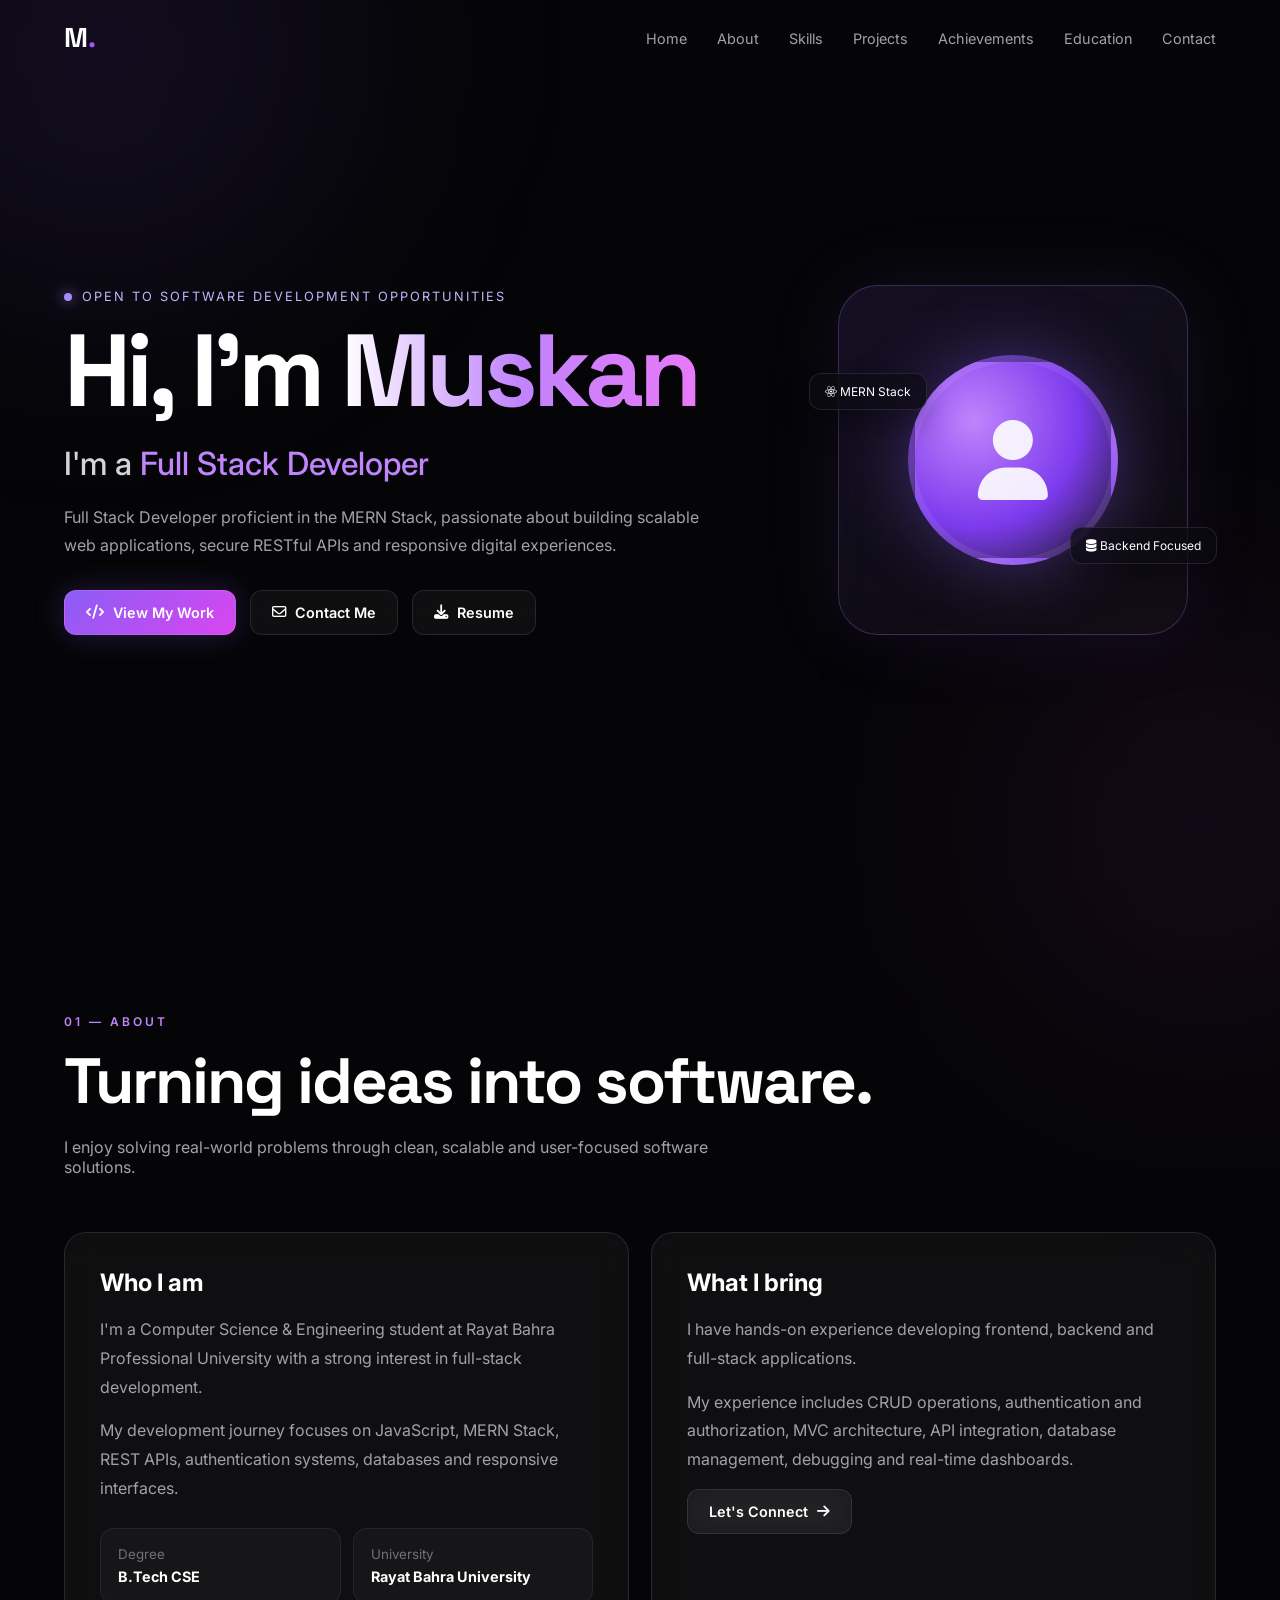
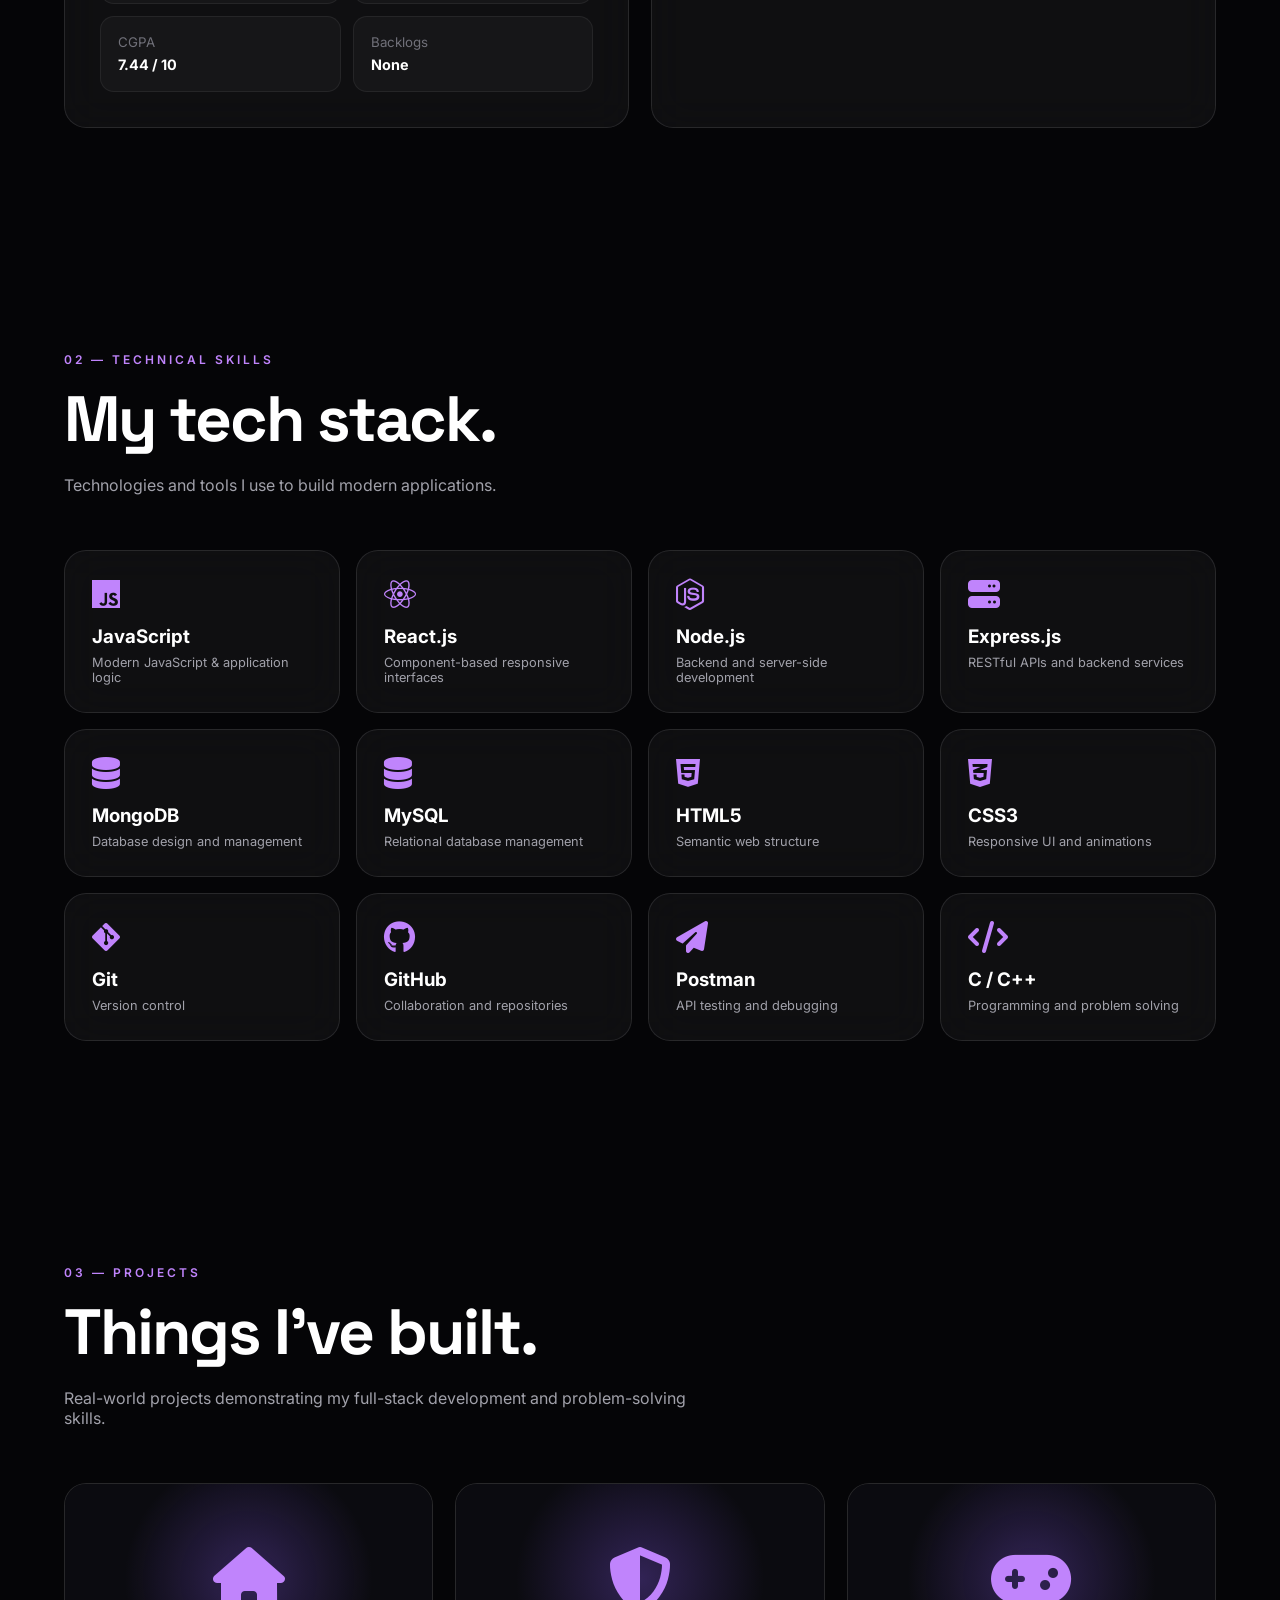
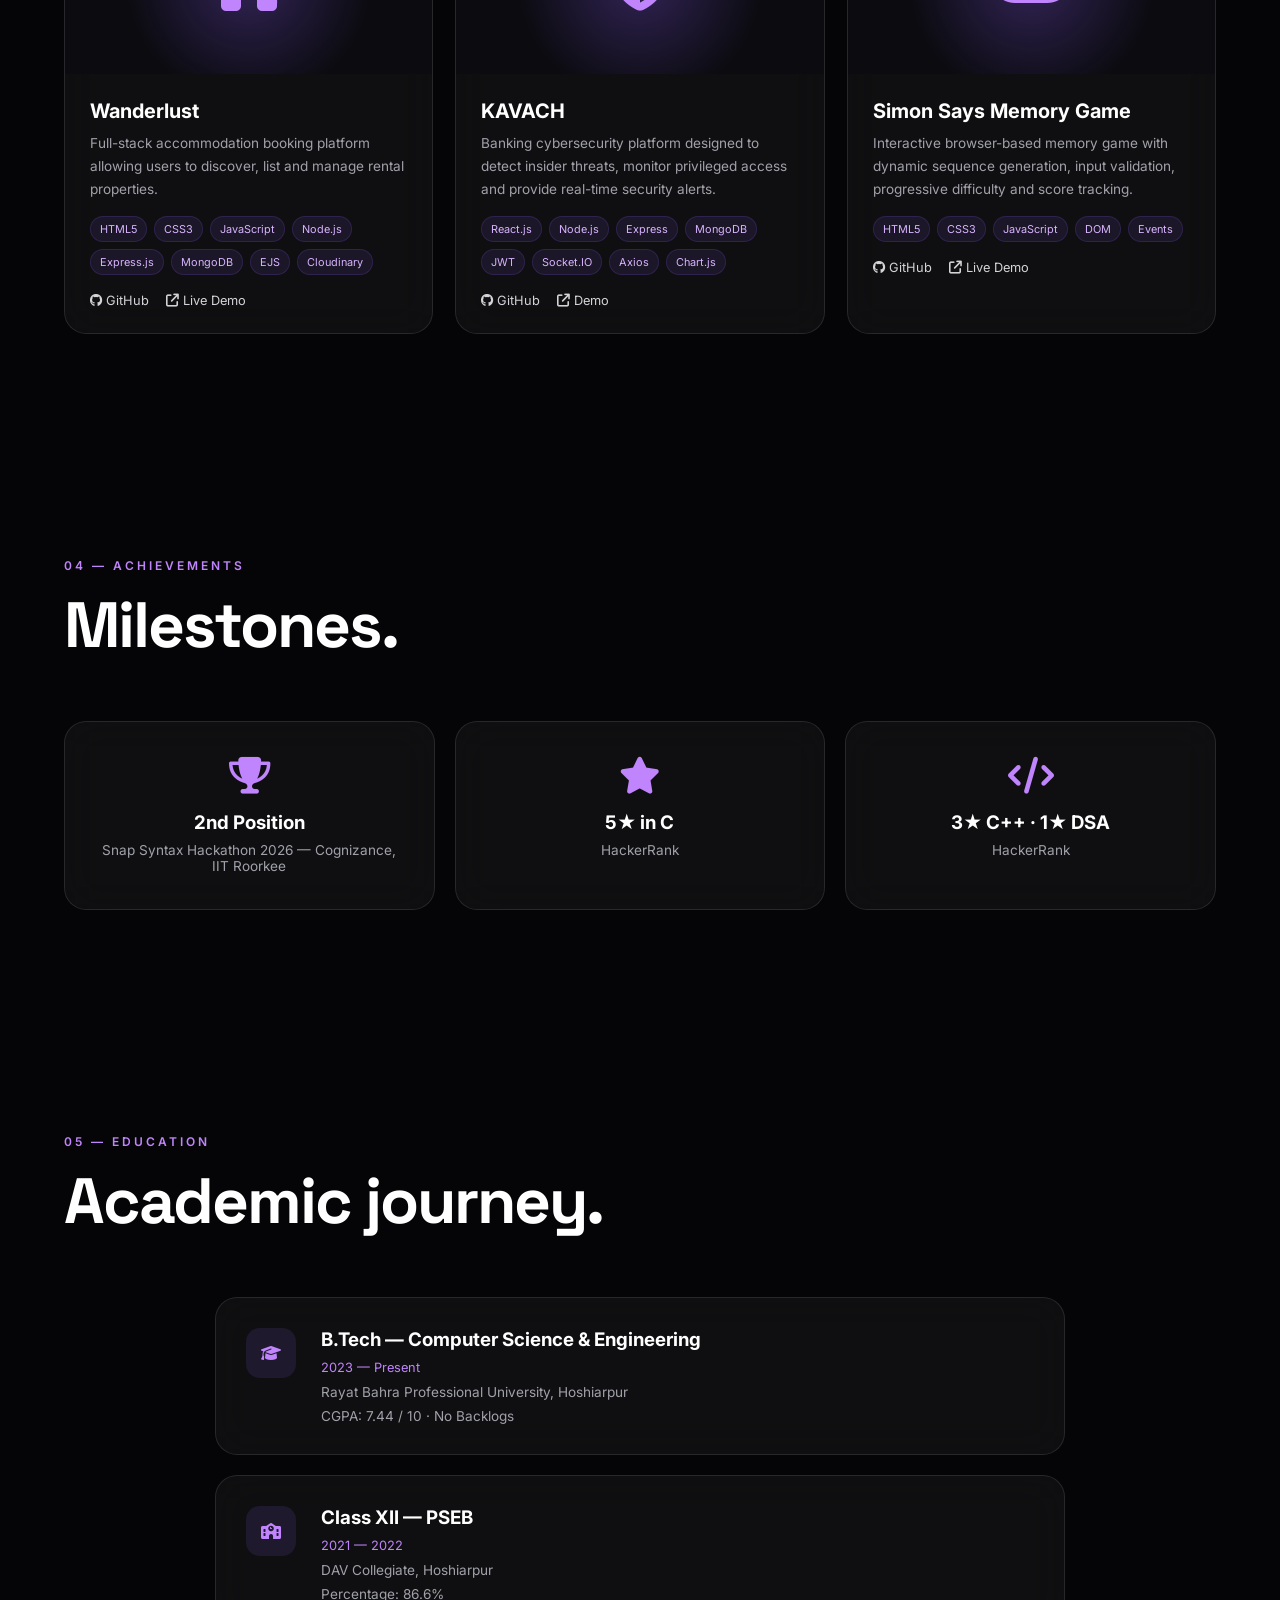
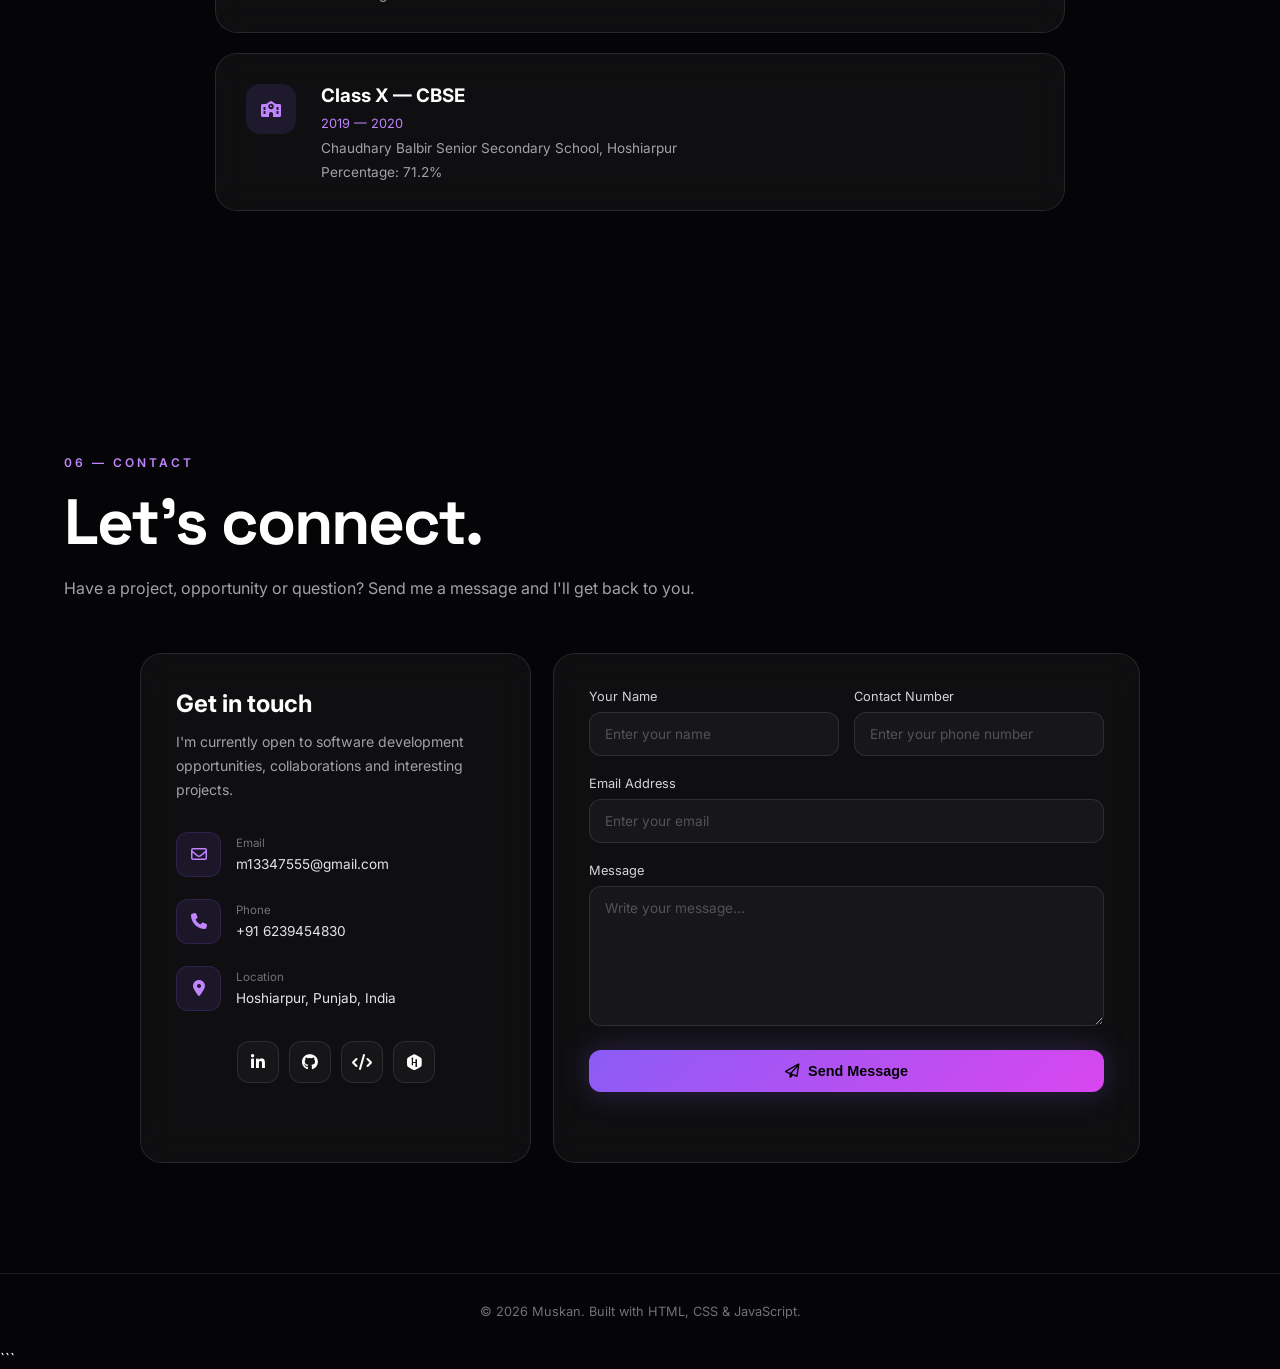
==== commit d9f05f83: "new changes" ====
--- a/Level_1/PortFolio/index.html
+++ b/Level_1/PortFolio/index.html
@@ -1,4 +1,3 @@
-```html
 <!DOCTYPE html>
 <html lang="en">
 <head>
